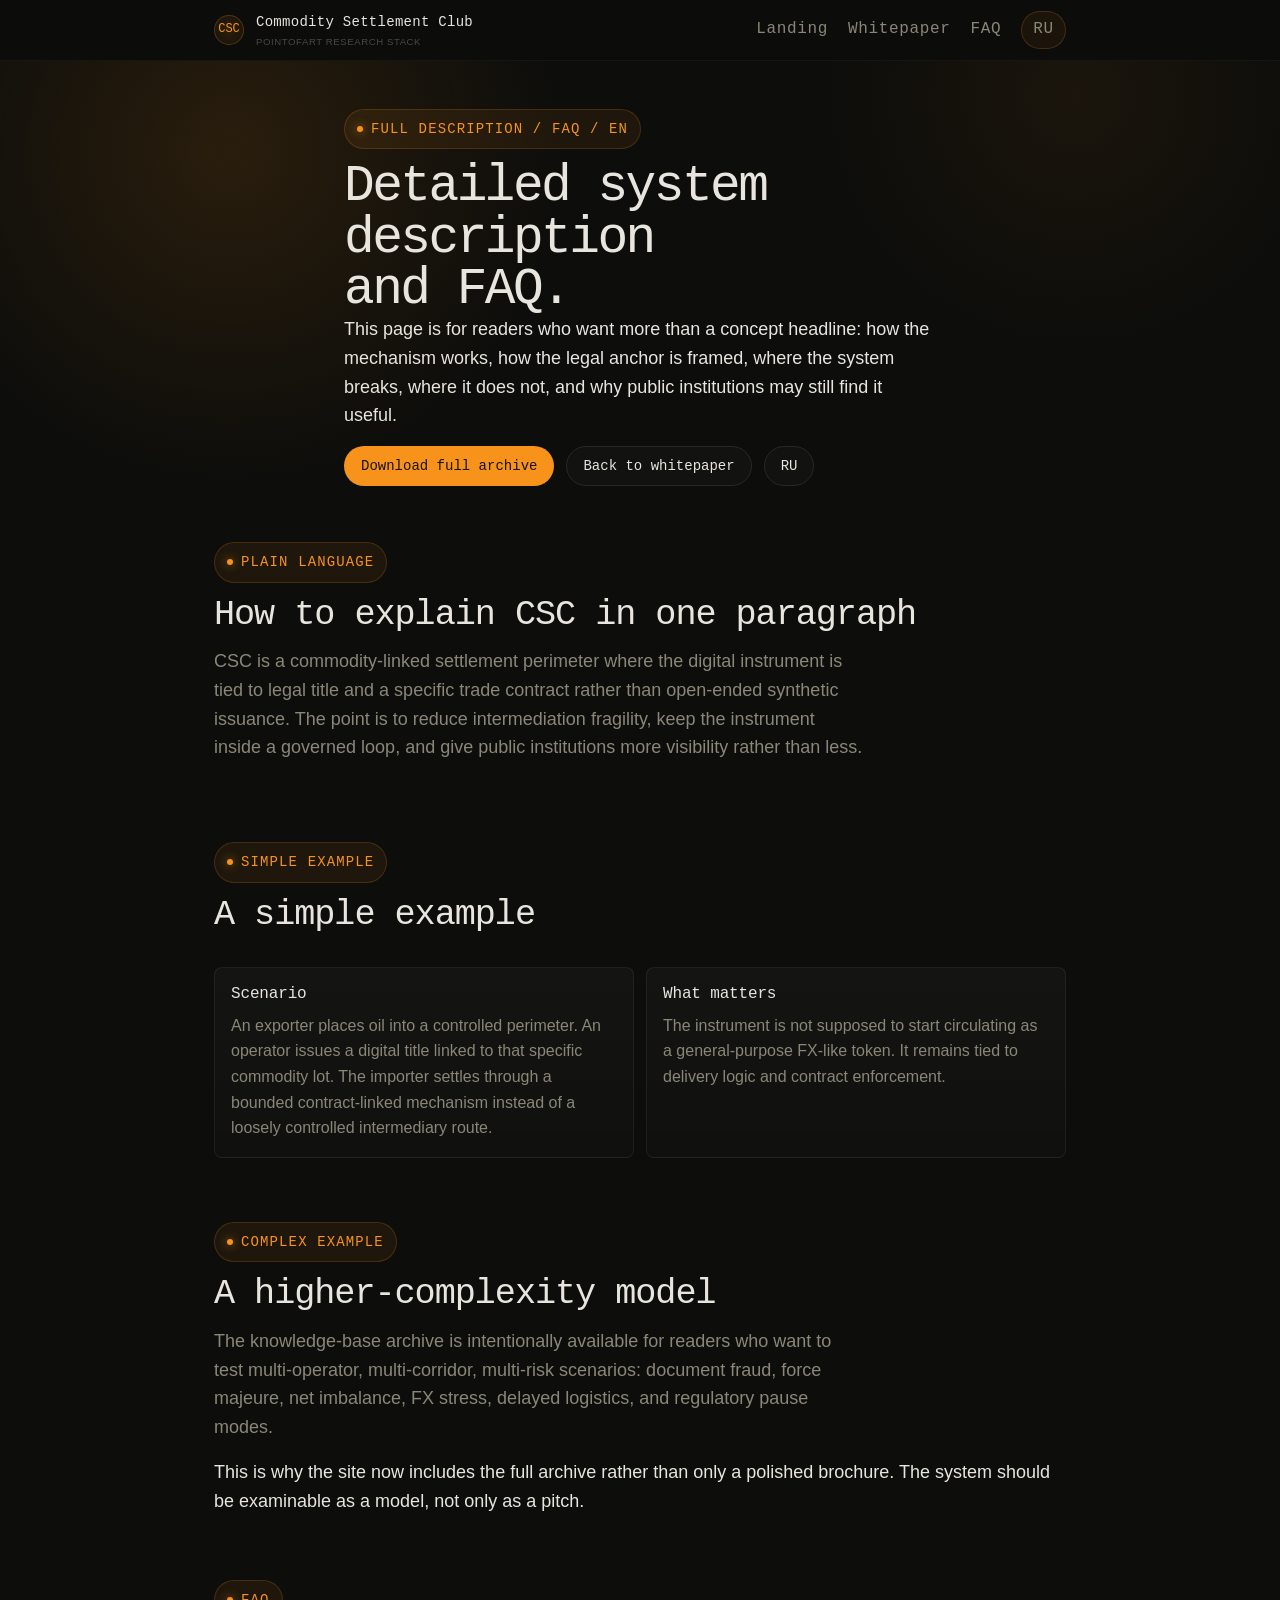
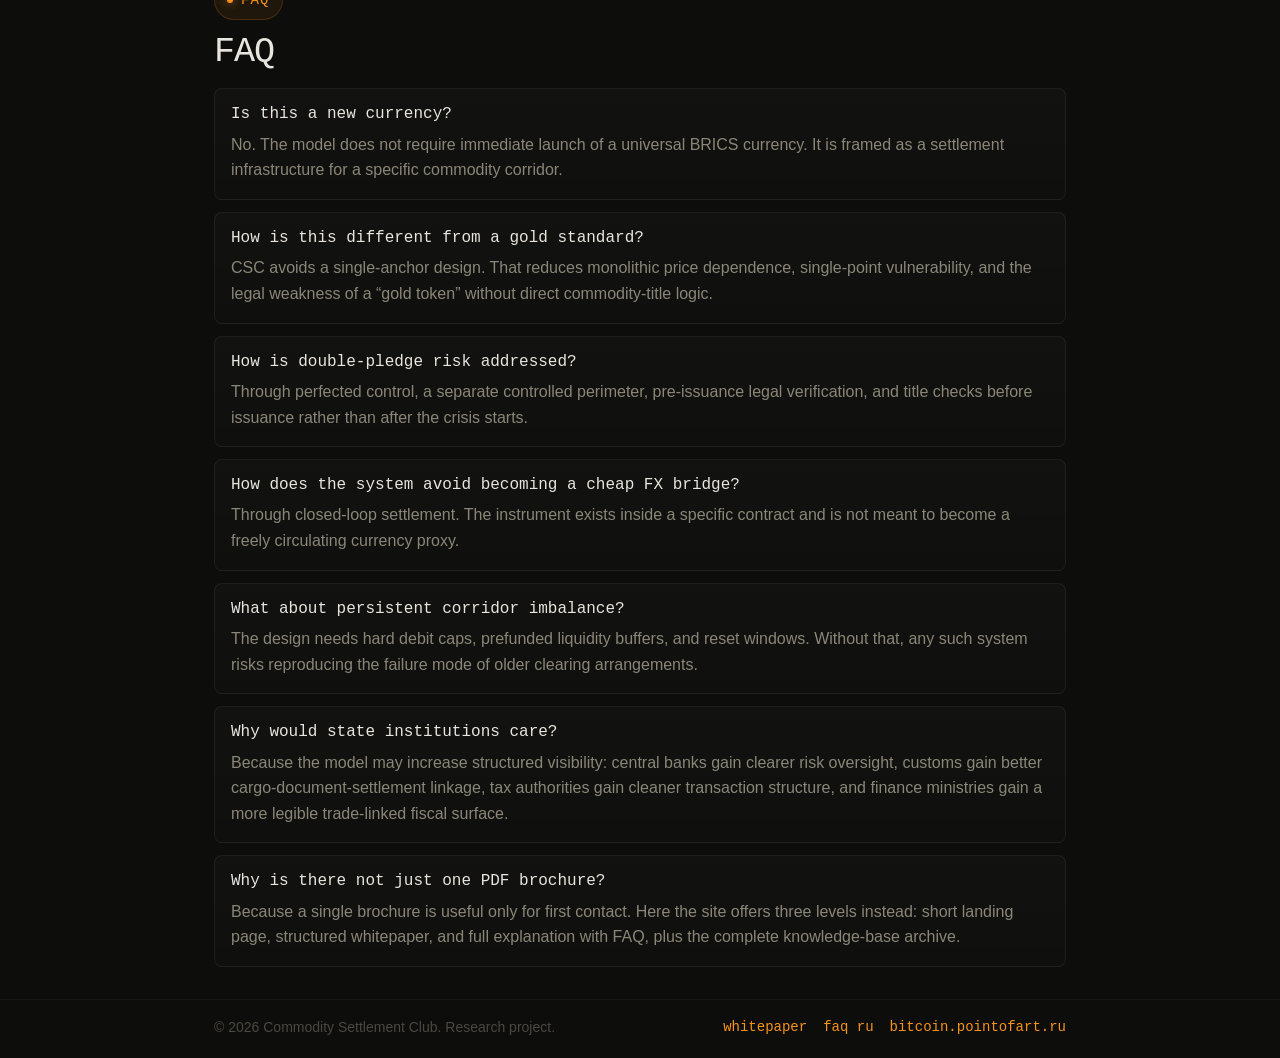
==== faq-en.html @ f9d57676 "Initial commit: CSC project v3.3 — 2026-03-31 Commodity Settlement Club — расчётная инфраструктура д" ====
<!DOCTYPE html>
<html lang="en" >
<head>
<meta charset="UTF-8">
<meta name="viewport" content="width=device-width, initial-scale=1.0"><link rel="stylesheet" href="site.css">
<title>Commodity Settlement Club — Full Description and FAQ</title>
<meta name="description" content="Detailed English explanation of the Commodity Settlement Club model with examples, FAQ, and public-institution value.">
<meta property="og:title" content="Commodity Settlement Club — Full Description and FAQ">
<meta property="og:description" content="Detailed English explanation of the Commodity Settlement Club model with examples, FAQ, and public-institution value.">
<meta property="og:type" content="website">
</head>
<body>
  <header class="site-header">
    <div class="header-inner">
      <a class="brand" href="index-en.html" aria-label="Commodity Settlement Club">
        <span class="brand-mark">CSC</span>
        <span class="brand-copy">
          <strong>Commodity Settlement Club</strong>
          <span>pointofart research stack</span>
        </span>
      </a>
      <nav class="nav" aria-label="Navigation">
        <a href="index-en.html">Landing</a>
<a href="whitepaper-en.html">Whitepaper</a>
<a href="faq-en.html">FAQ</a>
<a href="index.html" class="nav-cta">RU</a>
      </nav>
    </div>
  </header>
  <main>
    <section class="page-hero">
      <div class="container narrow fade-in visible">
        <span class="eyebrow">full description / faq / en</span>
        <h1>Detailed system description and FAQ.</h1>
        <p>This page is for readers who want more than a concept headline: how the mechanism works, how the legal anchor is framed, where the system breaks, where it does not, and why public institutions may still find it useful.</p>
        <div class="hero-actions">
          <a class="btn btn-primary" href="CTB-Knowledge-Base-archive.zip" download>Download full archive</a>
          <a class="btn btn-secondary" href="whitepaper-en.html">Back to whitepaper</a>
          <a class="btn btn-secondary" href="faq.html">RU</a>
        </div>
      </div>
    </section>

<section class="section">
  <div class="container fade-in">
    <span class="eyebrow">plain language</span>
    <h2 class="section-title">How to explain CSC in one paragraph</h2>
    <p class="section-copy">CSC is a commodity-linked settlement perimeter where the digital instrument is tied to legal title and a specific trade contract rather than open-ended synthetic issuance. The point is to reduce intermediation fragility, keep the instrument inside a governed loop, and give public institutions more visibility rather than less.</p>
  </div>
</section>

<section class="section">
  <div class="container fade-in">
    <span class="eyebrow">simple example</span>
    <h2 class="section-title">A simple example</h2>
    <div class="grid-2" style="margin-top:2rem;">
      <article class="card"><h3>Scenario</h3><p>An exporter places oil into a controlled perimeter. An operator issues a digital title linked to that specific commodity lot. The importer settles through a bounded contract-linked mechanism instead of a loosely controlled intermediary route.</p></article>
      <article class="card"><h3>What matters</h3><p>The instrument is not supposed to start circulating as a general-purpose FX-like token. It remains tied to delivery logic and contract enforcement.</p></article>
    </div>
  </div>
</section>

<section class="section">
  <div class="container fade-in">
    <span class="eyebrow">complex example</span>
    <h2 class="section-title">A higher-complexity model</h2>
    <p class="section-copy">The knowledge-base archive is intentionally available for readers who want to test multi-operator, multi-corridor, multi-risk scenarios: document fraud, force majeure, net imbalance, FX stress, delayed logistics, and regulatory pause modes.</p>
    <div class="quote-box"><p>This is why the site now includes the full archive rather than only a polished brochure. The system should be examinable as a model, not only as a pitch.</p></div>
  </div>
</section>

<section class="section">
  <div class="container fade-in">
    <span class="eyebrow">faq</span>
    <h2 class="section-title">FAQ</h2>
    <div class="faq-list">
      <article class="faq-item"><h3>Is this a new currency?</h3><p>No. The model does not require immediate launch of a universal BRICS currency. It is framed as a settlement infrastructure for a specific commodity corridor.</p></article>
      <article class="faq-item"><h3>How is this different from a gold standard?</h3><p>CSC avoids a single-anchor design. That reduces monolithic price dependence, single-point vulnerability, and the legal weakness of a “gold token” without direct commodity-title logic.</p></article>
      <article class="faq-item"><h3>How is double-pledge risk addressed?</h3><p>Through perfected control, a separate controlled perimeter, pre-issuance legal verification, and title checks before issuance rather than after the crisis starts.</p></article>
      <article class="faq-item"><h3>How does the system avoid becoming a cheap FX bridge?</h3><p>Through closed-loop settlement. The instrument exists inside a specific contract and is not meant to become a freely circulating currency proxy.</p></article>
      <article class="faq-item"><h3>What about persistent corridor imbalance?</h3><p>The design needs hard debit caps, prefunded liquidity buffers, and reset windows. Without that, any such system risks reproducing the failure mode of older clearing arrangements.</p></article>
      <article class="faq-item"><h3>Why would state institutions care?</h3><p>Because the model may increase structured visibility: central banks gain clearer risk oversight, customs gain better cargo-document-settlement linkage, tax authorities gain cleaner transaction structure, and finance ministries gain a more legible trade-linked fiscal surface.</p></article>
      <article class="faq-item"><h3>Why is there not just one PDF brochure?</h3><p>Because a single brochure is useful only for first contact. Here the site offers three levels instead: short landing page, structured whitepaper, and full explanation with FAQ, plus the complete knowledge-base archive.</p></article>
    </div>
  </div>
</section>
  </main>
  <footer class="site-footer">
    <div class="footer-inner">
      <span>© 2026 Commodity Settlement Club. Research project.</span>
      <span style="display:flex; gap:1rem; flex-wrap:wrap;">
        <a href="whitepaper-en.html">whitepaper</a><a href="faq.html">faq ru</a>
        <a href="https://bitcoin.pointofart.ru" target="_blank" rel="noopener noreferrer">bitcoin.pointofart.ru</a>
      </span>
    </div>
  </footer>
  <script>
const observer = new IntersectionObserver((entries) => {
  entries.forEach((entry) => {
    if (entry.isIntersecting) entry.target.classList.add('visible');
  });
}, { threshold: 0.14 });
document.querySelectorAll('.fade-in').forEach((el) => observer.observe(el));
document.querySelectorAll('a[href^="#"]').forEach((anchor) => {
  anchor.addEventListener('click', (event) => {
    const href = anchor.getAttribute('href');
    if (!href || href === '#') return;
    const target = document.querySelector(href);
    if (!target) return;
    event.preventDefault();
    target.scrollIntoView({ behavior: 'smooth', block: 'start' });
  });
});
</script>
</body>
</html>
---- site.css ----
/* ===== LOCAL FONTS ===== */
@font-face {
  font-family: 'JetBrains Mono';
  src: url('./fonts/JetBrainsMono-Light.woff2') format('woff2');
  font-weight: 300;
  font-style: normal;
  font-display: swap;
}
@font-face {
  font-family: 'JetBrains Mono';
  src: url('./fonts/JetBrainsMono-Regular.woff2') format('woff2');
  font-weight: 400;
  font-style: normal;
  font-display: swap;
}
@font-face {
  font-family: 'JetBrains Mono';
  src: url('./fonts/JetBrainsMono-Medium.woff2') format('woff2');
  font-weight: 500;
  font-style: normal;
  font-display: swap;
}

:root {
  --text-xs: clamp(0.75rem, 0.7rem + 0.25vw, 0.875rem);
  --text-sm: clamp(0.875rem, 0.8rem + 0.35vw, 1rem);
  --text-base: clamp(1rem, 0.95rem + 0.25vw, 1.125rem);
  --text-lg: clamp(1.125rem, 1rem + 0.75vw, 1.5rem);
  --text-xl: clamp(1.5rem, 1.2rem + 1.25vw, 2.25rem);
  --text-2xl: clamp(2rem, 1.2rem + 2.5vw, 3.5rem);
  --text-3xl: clamp(2.5rem, 1rem + 4vw, 5rem);
  --space-1: 0.25rem; --space-2: 0.5rem; --space-3: 0.75rem; --space-4: 1rem;
  --space-5: 1.25rem; --space-6: 1.5rem; --space-8: 2rem; --space-10: 2.5rem;
  --space-12: 3rem; --space-16: 4rem;
  --radius-sm: 0.25rem; --radius-md: 0.375rem; --radius-lg: 0.5rem; --radius-full: 9999px;
  --transition: 180ms cubic-bezier(0.16, 1, 0.3, 1);
  --font-display: 'JetBrains Mono', 'Courier New', monospace;
  --font-body: 'Inter', 'Helvetica Neue', sans-serif;
  --color-bg: #0d0d0b; --color-surface: #131310; --color-surface-2: #1a1916;
  --color-divider: #2a2824; --color-border: #333028;
  --color-text: #e8e5de; --color-text-muted: #8a8778; --color-text-faint: #4a4840;
  --color-primary: #F7931A; --color-primary-hover: #e07d0a; --color-primary-dim: rgba(247, 147, 26, 0.12);
  --color-success: #4CAF50; --color-success-dim: rgba(76, 175, 80, 0.12);
  --color-red: #c8685d; --color-red-dim: rgba(200, 104, 93, 0.12);
  --shadow-sm: 0 1px 2px rgba(0,0,0,0.4);
  --shadow-lg: 0 12px 40px rgba(0,0,0,0.6);
  --content: 900px; --content-narrow: 640px;
}
*, *::before, *::after { box-sizing: border-box; margin: 0; padding: 0; }
html { -webkit-font-smoothing: antialiased; scroll-behavior: smooth; scroll-padding-top: 4rem; }
body { min-height: 100dvh; line-height: 1.6; font-family: var(--font-body); font-size: var(--text-base); color: var(--color-text); background: var(--color-bg); overflow-x: hidden; }
img, svg { display: block; max-width: 100%; }
h1, h2, h3, h4 { text-wrap: balance; line-height: 1.15; }
a { color: inherit; text-decoration: none; }
p a, li a, td a { color: var(--color-primary); }
::selection { background: rgba(247,147,26,0.25); color: var(--color-text); }
:focus-visible { outline: 2px solid var(--color-primary); outline-offset: 3px; border-radius: var(--radius-sm); }
.container { max-width: var(--content); margin-inline: auto; padding-inline: 1.5rem; position: relative; z-index: 1; }
.container.narrow { max-width: var(--content-narrow); }

/* Header */
.site-header { position: sticky; top: 0; z-index: 20; background: rgba(13,13,11,0.88); backdrop-filter: blur(16px); border-bottom: 1px solid rgba(255,255,255,0.04); }
.header-inner { max-width: var(--content); margin-inline: auto; padding-inline: 1.5rem; min-height: 60px; display: flex; align-items: center; justify-content: space-between; gap: var(--space-5); }
.brand { display: inline-flex; align-items: center; gap: var(--space-3); }
.brand-mark { width: 30px; height: 30px; border-radius: 50%; display: grid; place-items: center; border: 1px solid rgba(247,147,26,0.25); color: var(--color-primary); background: radial-gradient(circle, rgba(247,147,26,0.14), rgba(247,147,26,0.04)); font-family: var(--font-display); font-size: 0.75rem; font-weight: 400; }
.brand-copy strong { display: block; font-family: var(--font-display); font-size: var(--text-xs); font-weight: 400; letter-spacing: 0.02em; }
.brand-copy span { display: block; font-size: 0.6rem; color: var(--color-text-faint); letter-spacing: 0.06em; text-transform: uppercase; }
.nav { display: flex; align-items: center; gap: var(--space-5); flex-wrap: wrap; }
.nav a { font-family: var(--font-display); font-size: var(--text-sm); color: var(--color-text-muted); letter-spacing: 0.04em; transition: color var(--transition); }
.nav a:hover { color: var(--color-text); }
.lang-toggle { padding: 0.3rem 0.7rem; border: 1px solid rgba(247,147,26,0.2); border-radius: var(--radius-full); color: var(--color-primary); font-family: var(--font-display); font-size: var(--text-xs); background: rgba(247,147,26,0.06); cursor: pointer; transition: background var(--transition); }
.lang-toggle:hover { background: rgba(247,147,26,0.12); }
.nav-cta { padding: 0.3rem 0.7rem; border: 1px solid rgba(247,147,26,0.2); border-radius: var(--radius-full); color: var(--color-primary); font-family: var(--font-display); font-size: var(--text-xs); background: rgba(247,147,26,0.06); cursor: pointer; transition: background var(--transition); }
.nav-cta:hover { background: rgba(247,147,26,0.12); }

/* Hero */
.page-hero { padding: clamp(var(--space-8), 5vw, var(--space-12)) 0 var(--space-6); position: relative; overflow: hidden; }
.page-hero::before { content: ''; position: absolute; inset: 0; background: radial-gradient(circle at 18% 20%, rgba(247,147,26,0.12), transparent 30%), radial-gradient(circle at 84% 8%, rgba(247,147,26,0.06), transparent 22%); pointer-events: none; }
.page-hero h1 { font-family: var(--font-display); font-size: var(--text-2xl); line-height: 1; letter-spacing: -0.05em; max-width: 18ch; font-weight: 400; }
.page-hero .subtitle { max-width: 55ch; margin-top: var(--space-3); color: var(--color-text-muted); font-size: var(--text-base); }
.eyebrow { display: inline-flex; align-items: center; gap: var(--space-2); font-family: var(--font-display); font-size: var(--text-xs); letter-spacing: 0.08em; text-transform: uppercase; color: var(--color-primary); padding: var(--space-2) var(--space-3); border-radius: var(--radius-full); border: 1px solid rgba(247,147,26,0.18); background: rgba(247,147,26,0.08); margin-bottom: var(--space-3); }
.eyebrow::before { content: ''; width: 6px; height: 6px; border-radius: 50%; background: var(--color-primary); box-shadow: 0 0 10px rgba(247,147,26,0.7); }

/* Section */
.section { padding: clamp(var(--space-6), 3.5vw, var(--space-8)) 0; }
.section-title { font-family: var(--font-display); font-size: var(--text-xl); line-height: 1.15; letter-spacing: -0.03em; font-weight: 400; margin-bottom: var(--space-3); }
.section-copy { color: var(--color-text-muted); font-size: var(--text-base); max-width: 65ch; margin-bottom: var(--space-4); }

/* Stat grid */
.stat-grid { display: grid; grid-template-columns: repeat(4, 1fr); gap: 1px; background: var(--color-divider); border-radius: 0.5rem; overflow: hidden; margin-top: var(--space-4); }
.stat { padding: var(--space-4); background: var(--color-surface); }
.stat strong { display: block; font-family: var(--font-display); font-size: var(--text-xl); color: var(--color-primary); letter-spacing: -0.04em; font-weight: 400; }
.stat.green strong { color: var(--color-success); }
.stat span { display: block; margin-top: var(--space-1); color: var(--color-text-muted); font-size: var(--text-xs); }

/* Cards */
.grid-2, .grid-3 { display: grid; gap: var(--space-3); }
.grid-2 { grid-template-columns: repeat(2, 1fr); }
.grid-3 { grid-template-columns: repeat(3, 1fr); }
.card { background: linear-gradient(180deg, rgba(255,255,255,0.03), rgba(255,255,255,0.015)); border: 1px solid rgba(255,255,255,0.06); border-radius: 0.5rem; padding: var(--space-4); }
.card h3 { font-family: var(--font-display); font-size: var(--text-sm); line-height: 1.3; margin-bottom: var(--space-2); font-weight: 400; letter-spacing: -0.01em; }
.card p, .card li { color: var(--color-text-muted); font-size: var(--text-sm); }
.card ul { list-style: none; display: grid; gap: var(--space-1); }
.card li::before { content: '\2192'; color: var(--color-primary); margin-right: 0.4rem; font-family: var(--font-display); }
.card-green { border-color: rgba(76,175,80,0.15); background: var(--color-success-dim); }
.card-green h3 { color: var(--color-success); }
.card-red { border-color: rgba(200,104,93,0.15); background: var(--color-red-dim); }
.card-red h3 { color: var(--color-red); }

/* Table */
.table-wrap { overflow-x: auto; margin-top: var(--space-4); }
table { width: 100%; border-collapse: collapse; border-radius: 0.5rem; overflow: hidden; border: 1px solid rgba(255,255,255,0.06); background: rgba(255,255,255,0.015); }
th, td { padding: 0.6rem 0.8rem; text-align: left; font-size: var(--text-sm); border-bottom: 1px solid rgba(255,255,255,0.04); vertical-align: top; }
th { font-family: var(--font-display); font-weight: 400; color: var(--color-text-muted); background: rgba(255,255,255,0.02); font-size: var(--text-xs); text-transform: uppercase; letter-spacing: 0.06em; }
td { color: var(--color-text-muted); }
tr.highlight td { background: rgba(247,147,26,0.08); color: var(--color-text); }
td.check { color: var(--color-success); font-family: var(--font-display); }
td.cross { color: var(--color-red); font-family: var(--font-display); }
td.partial { color: var(--color-primary); font-family: var(--font-display); }

/* Pilot section */
.pilot-grid { display: grid; grid-template-columns: repeat(5, 1fr); gap: 1px; background: var(--color-divider); border-radius: 0.5rem; overflow: hidden; margin-top: var(--space-4); }
.pilot-item { padding: var(--space-4); background: var(--color-surface); text-align: center; }
.pilot-item strong { display: block; font-family: var(--font-display); font-size: var(--text-xs); text-transform: uppercase; letter-spacing: 0.06em; color: var(--color-text-muted); margin-bottom: var(--space-2); font-weight: 400; }
.pilot-item span { font-family: var(--font-display); font-size: var(--text-lg); color: var(--color-primary); font-weight: 400; }
.pilot-item small { display: block; font-size: 0.7rem; color: var(--color-text-faint); margin-top: var(--space-1); }

/* FAQ */
.faq-list { display: grid; gap: var(--space-3); margin-top: var(--space-4); }
.faq-item { border-radius: 0.5rem; border: 1px solid rgba(255,255,255,0.06); background: linear-gradient(180deg, rgba(255,255,255,0.025), rgba(255,255,255,0.012)); padding: var(--space-4); }
.faq-item h3 { font-family: var(--font-display); font-size: var(--text-sm); margin-bottom: var(--space-2); font-weight: 400; }
.faq-item p { color: var(--color-text-muted); font-size: var(--text-sm); }
.faq-item p + p { margin-top: var(--space-2); }

/* Documents section */
.doc-grid { display: grid; grid-template-columns: repeat(3, 1fr); gap: var(--space-3); margin-top: var(--space-4); }
.doc-card { display: flex; flex-direction: column; gap: var(--space-2); padding: var(--space-4); border-radius: 0.5rem; border: 1px solid rgba(255,255,255,0.06); background: linear-gradient(180deg, rgba(255,255,255,0.025), rgba(255,255,255,0.012)); transition: border-color var(--transition), box-shadow var(--transition); }
.doc-card:hover { border-color: rgba(247,147,26,0.2); }
.doc-card .doc-label { font-family: var(--font-display); font-size: var(--text-xs); color: var(--color-primary); text-transform: uppercase; letter-spacing: 0.06em; font-weight: 400; }
.doc-card .doc-title { font-family: var(--font-display); font-size: var(--text-sm); font-weight: 400; }
.doc-card .doc-desc { font-size: var(--text-sm); color: var(--color-text-muted); }

/* Download card — mainnet-badge style */
.doc-card--dl { border-color: rgba(74,222,128,0.2); background: linear-gradient(180deg, rgba(74,222,128,0.05), rgba(74,222,128,0.02)); }
.doc-card--dl:hover { border-color: rgba(74,222,128,0.4); box-shadow: 0 0 24px rgba(74,222,128,0.08); }
.doc-card--dl .doc-label { display: inline-flex; align-items: center; gap: 0.4rem; background: rgba(74,222,128,0.1); border: 1px solid rgba(74,222,128,0.28); color: #4ade80; border-radius: var(--radius-full); padding: 0.15rem 0.6rem; align-self: flex-start; }
.doc-card--dl .doc-label::before { content: ''; width: 6px; height: 6px; border-radius: 50%; background: #4ade80; box-shadow: 0 0 8px rgba(74,222,128,0.8); animation: pulse-green 2s ease-in-out infinite; flex-shrink: 0; }
.doc-card--dl .doc-title { color: #4ade80; }
@keyframes pulse-green { 0%, 100% { opacity: 1; box-shadow: 0 0 8px rgba(74,222,128,0.8); } 50% { opacity: 0.55; box-shadow: 0 0 3px rgba(74,222,128,0.3); } }

/* Buttons */
.hero-actions { display: flex; gap: var(--space-3); flex-wrap: wrap; margin-top: var(--space-4); }
.btn { display: inline-flex; align-items: center; gap: var(--space-2); min-height: 40px; padding: 0 1rem; border-radius: var(--radius-full); font-family: var(--font-display); font-size: var(--text-xs); border: 1px solid transparent; font-weight: 400; transition: transform var(--transition), background var(--transition), border-color var(--transition); cursor: pointer; }
.btn:hover { transform: translateY(-1px); }
.btn-primary { background: var(--color-primary); color: #18120a; }
.btn-primary:hover { background: var(--color-primary-hover); }
.btn-secondary { background: rgba(255,255,255,0.02); color: var(--color-text); border-color: var(--color-divider); }
.btn-secondary:hover { border-color: rgba(247,147,26,0.2); background: rgba(247,147,26,0.06); }
.btn-dl { background: rgba(74,222,128,0.08); color: #4ade80; border-color: rgba(74,222,128,0.28); }
.btn-dl::before { content: '↓'; font-family: var(--font-display); }
.btn-dl:hover { background: rgba(74,222,128,0.14); border-color: rgba(74,222,128,0.5); box-shadow: 0 0 14px rgba(74,222,128,0.15); }

/* Footer */
.site-footer { border-top: 1px solid rgba(255,255,255,0.04); padding: var(--space-4) 0 var(--space-5); color: var(--color-text-faint); font-size: var(--text-xs); }
.footer-inner { max-width: var(--content); margin-inline: auto; padding-inline: 1.5rem; display: flex; justify-content: space-between; align-items: center; gap: var(--space-4); flex-wrap: wrap; }
.footer-inner a { color: var(--color-primary); font-family: var(--font-display); }

/* Divider */
.divider { border: none; border-top: 1px solid var(--color-divider); margin: 0; }

/* Fade animation */
.fade-in { opacity: 0; transform: translateY(16px); transition: opacity 500ms ease, transform 500ms ease; }
.fade-in.visible { opacity: 1; transform: translateY(0); }

/* Blockquote */
blockquote { margin-top: var(--space-4); padding: var(--space-3) var(--space-4); border-left: 2px solid var(--color-primary); background: rgba(247,147,26,0.04); border-radius: 0 0.4rem 0.4rem 0; }
blockquote p { color: var(--color-text); font-size: var(--text-sm); }

/* Overview prose */
.overview-section { margin-top: var(--space-5); }
.overview-section h3 { font-family: var(--font-display); font-size: var(--text-base); font-weight: 400; margin-bottom: var(--space-2); letter-spacing: -0.02em; color: var(--color-text); }
.overview-section p, .overview-section li { color: var(--color-text-muted); font-size: var(--text-sm); line-height: 1.65; }
.overview-section ul { list-style: none; display: grid; gap: var(--space-2); margin-top: var(--space-2); }
.overview-section li::before { content: '\2192'; color: var(--color-primary); margin-right: 0.4rem; font-family: var(--font-display); }
.overview-section p + p { margin-top: var(--space-3); }
.overview-section .key-point { padding: var(--space-3) var(--space-4); border-left: 2px solid var(--color-primary); background: rgba(247,147,26,0.04); border-radius: 0 0.4rem 0.4rem 0; margin-top: var(--space-3); }
.overview-section .key-point p { color: var(--color-text); }

/* Responsive */
@media (max-width: 980px) {
  .grid-2, .grid-3, .doc-grid { grid-template-columns: 1fr; }
  .stat-grid, .pilot-grid { grid-template-columns: 1fr 1fr; }
  .nav-links-wrap { display: none; }
}
@media (max-width: 640px) {
  .stat-grid, .pilot-grid { grid-template-columns: 1fr; }
  .section { padding: var(--space-5) 0; }
  .card, .faq-item { padding: var(--space-3); }
}
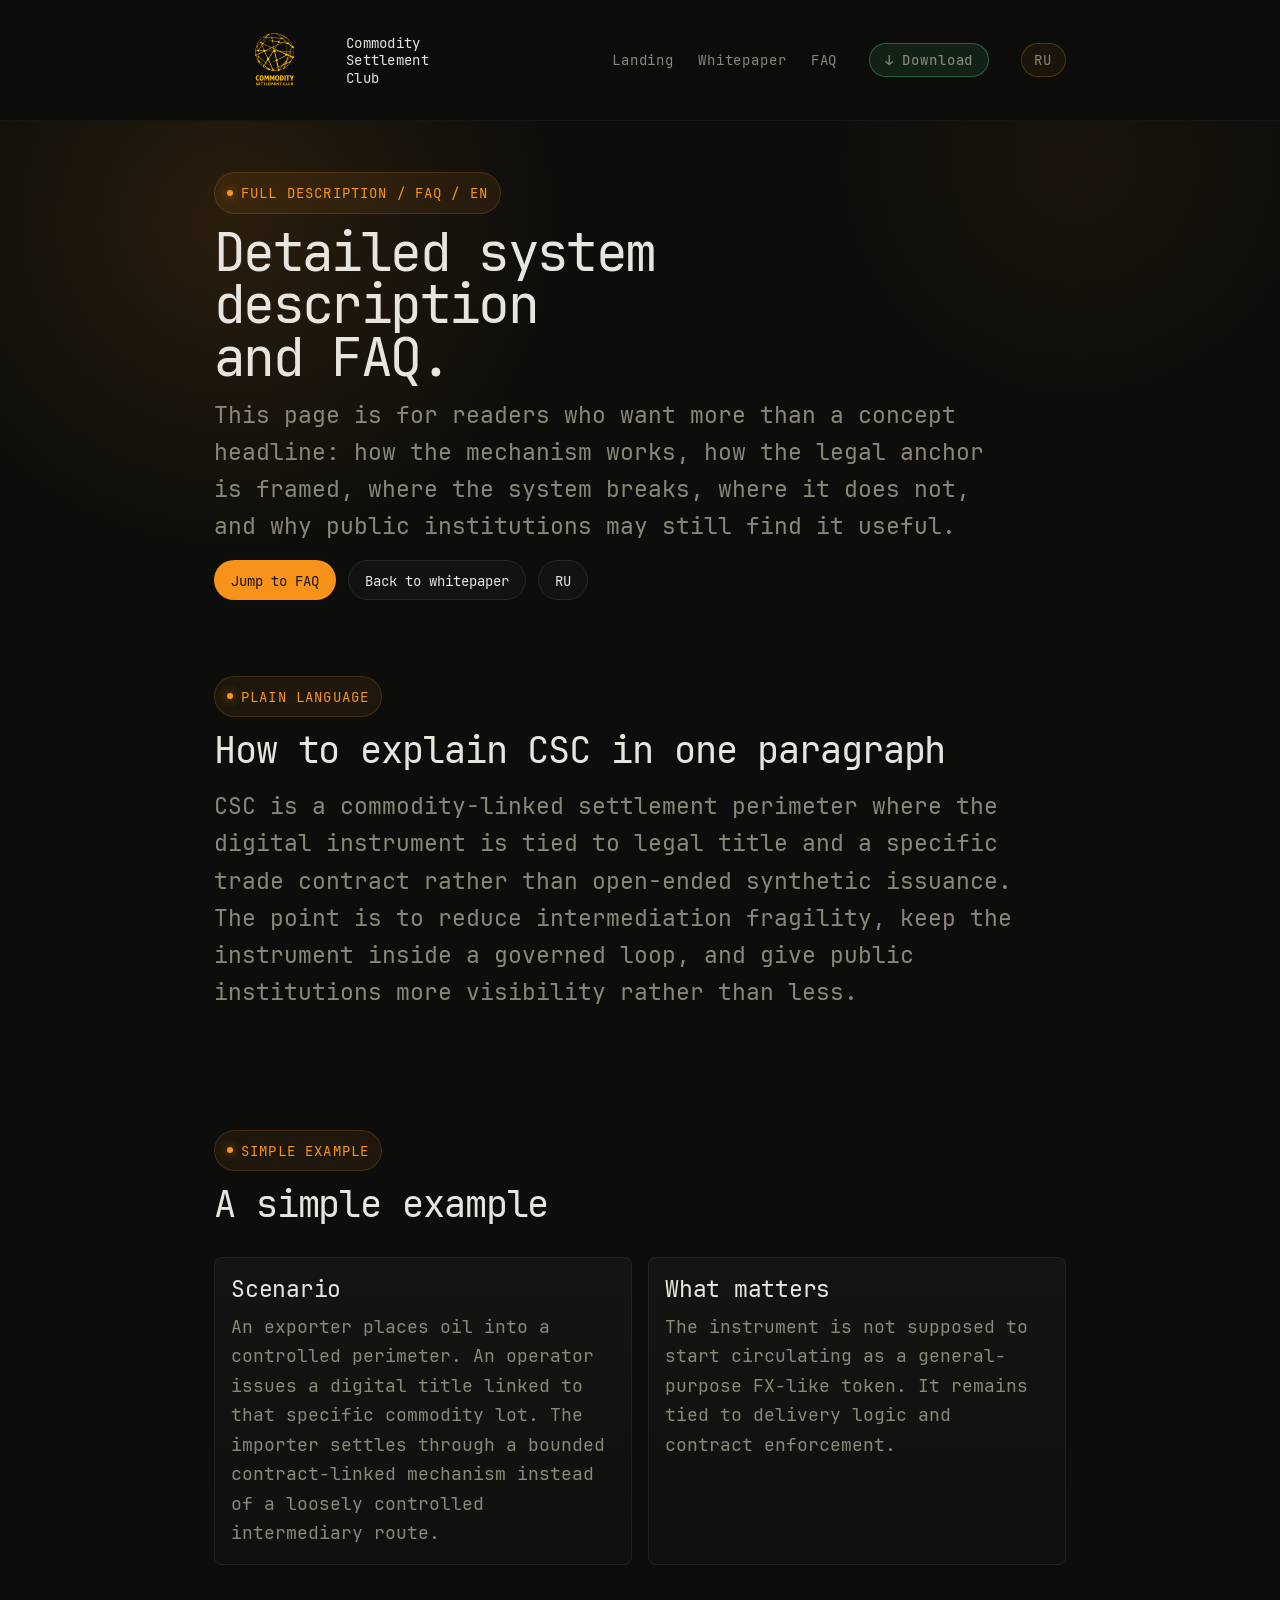
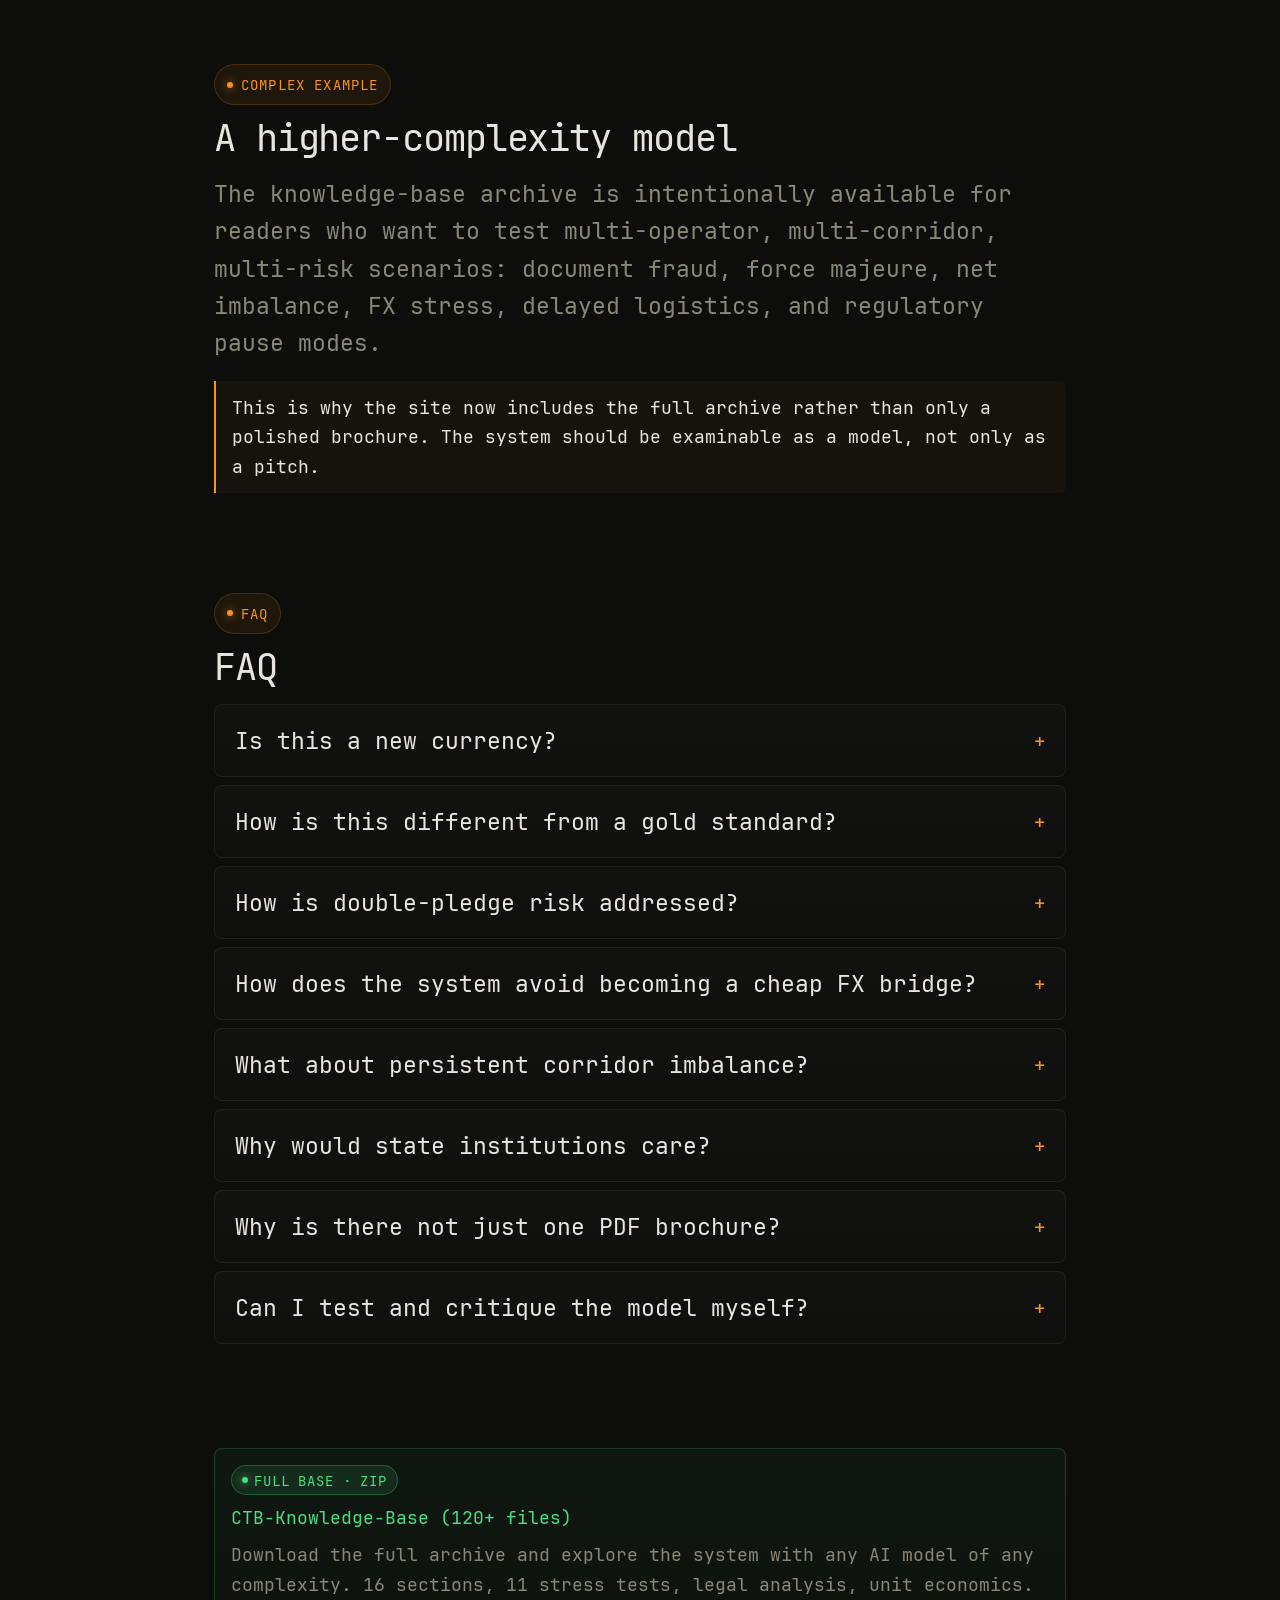
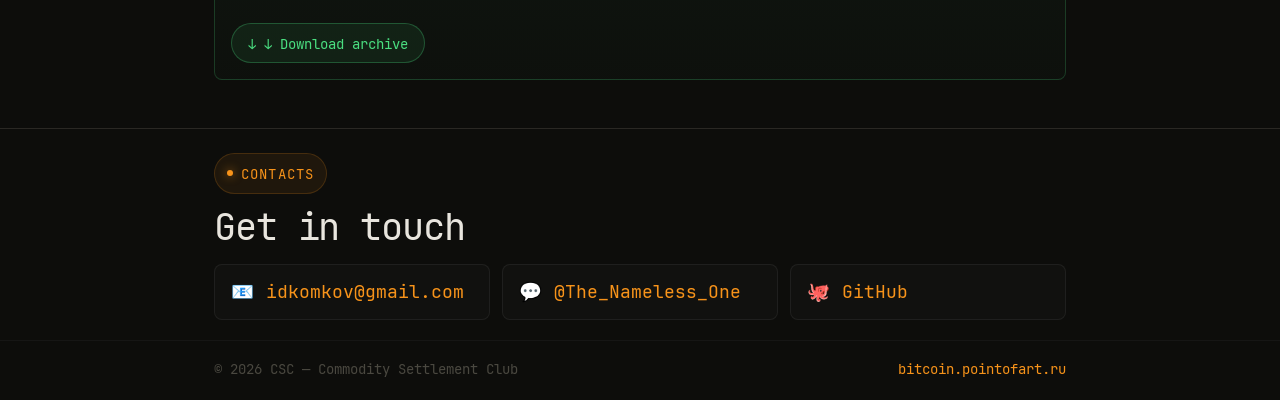
==== commit 3a3a4cc9: "Site redesign: logos, fonts, wider content, EN/RU, contacts, analytics, accordions - Added LOGO.png " ====
--- a/faq-en.html
+++ b/faq-en.html
@@ -1,8 +1,10 @@
 <!DOCTYPE html>
-<html lang="en" >
+<html lang="en">
 <head>
 <meta charset="UTF-8">
-<meta name="viewport" content="width=device-width, initial-scale=1.0"><link rel="stylesheet" href="site.css">
+<meta name="viewport" content="width=device-width, initial-scale=1.0">
+<link rel="stylesheet" href="site.css">
+<script defer data-domain="pointofart.ru" src="https://plausible.io/js/script.tagged-events.js"></script>
 <title>Commodity Settlement Club — Full Description and FAQ</title>
 <meta name="description" content="Detailed English explanation of the Commodity Settlement Club model with examples, FAQ, and public-institution value.">
 <meta property="og:title" content="Commodity Settlement Club — Full Description and FAQ">
@@ -10,107 +12,243 @@
 <meta property="og:type" content="website">
 </head>
 <body>
-  <header class="site-header">
-    <div class="header-inner">
-      <a class="brand" href="index-en.html" aria-label="Commodity Settlement Club">
-        <span class="brand-mark">CSC</span>
-        <span class="brand-copy">
-          <strong>Commodity Settlement Club</strong>
-          <span>pointofart research stack</span>
-        </span>
-      </a>
-      <nav class="nav" aria-label="Navigation">
-        <a href="index-en.html">Landing</a>
-<a href="whitepaper-en.html">Whitepaper</a>
-<a href="faq-en.html">FAQ</a>
-<a href="index.html" class="nav-cta">RU</a>
-      </nav>
-    </div>
-  </header>
-  <main>
-    <section class="page-hero">
-      <div class="container narrow fade-in visible">
-        <span class="eyebrow">full description / faq / en</span>
-        <h1>Detailed system description and FAQ.</h1>
-        <p>This page is for readers who want more than a concept headline: how the mechanism works, how the legal anchor is framed, where the system breaks, where it does not, and why public institutions may still find it useful.</p>
-        <div class="hero-actions">
-          <a class="btn btn-primary" href="CTB-Knowledge-Base-archive.zip" download>Download full archive</a>
-          <a class="btn btn-secondary" href="whitepaper-en.html">Back to whitepaper</a>
-          <a class="btn btn-secondary" href="faq.html">RU</a>
-        </div>
-      </div>
-    </section>
-
-<section class="section">
-  <div class="container fade-in">
-    <span class="eyebrow">plain language</span>
-    <h2 class="section-title">How to explain CSC in one paragraph</h2>
-    <p class="section-copy">CSC is a commodity-linked settlement perimeter where the digital instrument is tied to legal title and a specific trade contract rather than open-ended synthetic issuance. The point is to reduce intermediation fragility, keep the instrument inside a governed loop, and give public institutions more visibility rather than less.</p>
-  </div>
-</section>
-
-<section class="section">
-  <div class="container fade-in">
-    <span class="eyebrow">simple example</span>
-    <h2 class="section-title">A simple example</h2>
-    <div class="grid-2" style="margin-top:2rem;">
-      <article class="card"><h3>Scenario</h3><p>An exporter places oil into a controlled perimeter. An operator issues a digital title linked to that specific commodity lot. The importer settles through a bounded contract-linked mechanism instead of a loosely controlled intermediary route.</p></article>
-      <article class="card"><h3>What matters</h3><p>The instrument is not supposed to start circulating as a general-purpose FX-like token. It remains tied to delivery logic and contract enforcement.</p></article>
-    </div>
-  </div>
-</section>
-
-<section class="section">
-  <div class="container fade-in">
-    <span class="eyebrow">complex example</span>
-    <h2 class="section-title">A higher-complexity model</h2>
-    <p class="section-copy">The knowledge-base archive is intentionally available for readers who want to test multi-operator, multi-corridor, multi-risk scenarios: document fraud, force majeure, net imbalance, FX stress, delayed logistics, and regulatory pause modes.</p>
-    <div class="quote-box"><p>This is why the site now includes the full archive rather than only a polished brochure. The system should be examinable as a model, not only as a pitch.</p></div>
-  </div>
-</section>
-
-<section class="section">
-  <div class="container fade-in">
-    <span class="eyebrow">faq</span>
-    <h2 class="section-title">FAQ</h2>
-    <div class="faq-list">
-      <article class="faq-item"><h3>Is this a new currency?</h3><p>No. The model does not require immediate launch of a universal BRICS currency. It is framed as a settlement infrastructure for a specific commodity corridor.</p></article>
-      <article class="faq-item"><h3>How is this different from a gold standard?</h3><p>CSC avoids a single-anchor design. That reduces monolithic price dependence, single-point vulnerability, and the legal weakness of a “gold token” without direct commodity-title logic.</p></article>
-      <article class="faq-item"><h3>How is double-pledge risk addressed?</h3><p>Through perfected control, a separate controlled perimeter, pre-issuance legal verification, and title checks before issuance rather than after the crisis starts.</p></article>
-      <article class="faq-item"><h3>How does the system avoid becoming a cheap FX bridge?</h3><p>Through closed-loop settlement. The instrument exists inside a specific contract and is not meant to become a freely circulating currency proxy.</p></article>
-      <article class="faq-item"><h3>What about persistent corridor imbalance?</h3><p>The design needs hard debit caps, prefunded liquidity buffers, and reset windows. Without that, any such system risks reproducing the failure mode of older clearing arrangements.</p></article>
-      <article class="faq-item"><h3>Why would state institutions care?</h3><p>Because the model may increase structured visibility: central banks gain clearer risk oversight, customs gain better cargo-document-settlement linkage, tax authorities gain cleaner transaction structure, and finance ministries gain a more legible trade-linked fiscal surface.</p></article>
-      <article class="faq-item"><h3>Why is there not just one PDF brochure?</h3><p>Because a single brochure is useful only for first contact. Here the site offers three levels instead: short landing page, structured whitepaper, and full explanation with FAQ, plus the complete knowledge-base archive.</p></article>
-    </div>
-  </div>
-</section>
-  </main>
-  <footer class="site-footer">
-    <div class="footer-inner">
-      <span>© 2026 Commodity Settlement Club. Research project.</span>
-      <span style="display:flex; gap:1rem; flex-wrap:wrap;">
-        <a href="whitepaper-en.html">whitepaper</a><a href="faq.html">faq ru</a>
-        <a href="https://bitcoin.pointofart.ru" target="_blank" rel="noopener noreferrer">bitcoin.pointofart.ru</a>
-      </span>
-    </div>
-  </footer>
-  <script>
-const observer = new IntersectionObserver((entries) => {
-  entries.forEach((entry) => {
-    if (entry.isIntersecting) entry.target.classList.add('visible');
-  });
-}, { threshold: 0.14 });
-document.querySelectorAll('.fade-in').forEach((el) => observer.observe(el));
-document.querySelectorAll('a[href^="#"]').forEach((anchor) => {
-  anchor.addEventListener('click', (event) => {
-    const href = anchor.getAttribute('href');
-    if (!href || href === '#') return;
-    const target = document.querySelector(href);
-    if (!target) return;
-    event.preventDefault();
-    target.scrollIntoView({ behavior: 'smooth', block: 'start' });
+
+<header class="site-header">
+<div class="header-inner">
+  <a class="brand" href="index-en.html" aria-label="Commodity Settlement Club">
+    <img src="LOGO.png" alt="CSC" class="brand-mark">
+    <span class="brand-copy">
+      <strong>Commodity<br>Settlement<br>Club</strong>
+      
+    </span>
+  </a>
+  <nav class="nav" aria-label="Navigation">
+    <div class="nav-links-wrap">
+      <a href="index-en.html">Landing</a>
+      <a href="whitepaper-en.html">Whitepaper</a>
+      <a href="faq-en.html">FAQ</a>
+    </div>
+    <a href="CTB-Knowledge-Base-archive.zip" class="nav-cta" download>↓ Download</a>
+    <a href="faq.html" class="lang-toggle">RU</a>
+  </nav>
+</div>
+</header>
+
+<main>
+
+<section class="page-hero">
+<div class="container fade-in visible">
+  <span class="eyebrow">full description / faq / en</span>
+  <h1>Detailed system description and FAQ.</h1>
+  <p class="subtitle">This page is for readers who want more than a concept headline: how the mechanism works, how the legal anchor is framed, where the system breaks, where it does not, and why public institutions may still find it useful.</p>
+  <div class="hero-actions">
+    <a class="btn btn-primary" href="#faq">Jump to FAQ</a>
+    <a class="btn btn-secondary" href="whitepaper-en.html">Back to whitepaper</a>
+    <a class="btn btn-secondary" href="faq.html">RU</a>
+  </div>
+</div>
+</section>
+
+<!-- ===== PLAIN LANGUAGE ===== -->
+<section class="section">
+<div class="container fade-in">
+  <span class="eyebrow">plain language</span>
+  <h2 class="section-title">How to explain CSC in one paragraph</h2>
+  <p class="section-copy">CSC is a commodity-linked settlement perimeter where the digital instrument is tied to legal title and a specific trade contract rather than open-ended synthetic issuance. The point is to reduce intermediation fragility, keep the instrument inside a governed loop, and give public institutions more visibility rather than less.</p>
+</div>
+</section>
+
+<!-- ===== SIMPLE EXAMPLE ===== -->
+<section class="section">
+<div class="container fade-in">
+  <span class="eyebrow">simple example</span>
+  <h2 class="section-title">A simple example</h2>
+  <div class="grid-2" style="margin-top:2rem;">
+    <article class="card"><h3>Scenario</h3><p>An exporter places oil into a controlled perimeter. An operator issues a digital title linked to that specific commodity lot. The importer settles through a bounded contract-linked mechanism instead of a loosely controlled intermediary route.</p></article>
+    <article class="card"><h3>What matters</h3><p>The instrument is not supposed to start circulating as a general-purpose FX-like token. It remains tied to delivery logic and contract enforcement.</p></article>
+  </div>
+</div>
+</section>
+
+<!-- ===== COMPLEX EXAMPLE ===== -->
+<section class="section">
+<div class="container fade-in">
+  <span class="eyebrow">complex example</span>
+  <h2 class="section-title">A higher-complexity model</h2>
+  <p class="section-copy">The knowledge-base archive is intentionally available for readers who want to test multi-operator, multi-corridor, multi-risk scenarios: document fraud, force majeure, net imbalance, FX stress, delayed logistics, and regulatory pause modes.</p>
+  <div class="quote-box"><p>This is why the site now includes the full archive rather than only a polished brochure. The system should be examinable as a model, not only as a pitch.</p></div>
+</div>
+</section>
+
+<!-- ===== FAQ ACCORDIONS ===== -->
+<section class="section" id="faq">
+<div class="container fade-in">
+  <span class="eyebrow">faq</span>
+  <h2 class="section-title">FAQ</h2>
+
+  <div class="faq-accordions">
+    <div class="accordion">
+      <button class="accordion-header" aria-expanded="false">
+        <span>Is this a new currency?</span>
+        <span class="accordion-icon">+</span>
+      </button>
+      <div class="accordion-body">
+        <div class="accordion-body-inner">
+          <p>No. The model does not require immediate launch of a universal BRICS currency. It is framed as a settlement infrastructure for a specific commodity corridor.</p>
+        </div>
+      </div>
+    </div>
+
+    <div class="accordion">
+      <button class="accordion-header" aria-expanded="false">
+        <span>How is this different from a gold standard?</span>
+        <span class="accordion-icon">+</span>
+      </button>
+      <div class="accordion-body">
+        <div class="accordion-body-inner">
+          <p>CSC avoids a single-anchor design. That reduces monolithic price dependence, single-point vulnerability, and the legal weakness of a "gold token" without direct commodity-title logic.</p>
+        </div>
+      </div>
+    </div>
+
+    <div class="accordion">
+      <button class="accordion-header" aria-expanded="false">
+        <span>How is double-pledge risk addressed?</span>
+        <span class="accordion-icon">+</span>
+      </button>
+      <div class="accordion-body">
+        <div class="accordion-body-inner">
+          <p>Through perfected control, a separate controlled perimeter, pre-issuance legal verification, and title checks before issuance rather than after the crisis starts.</p>
+        </div>
+      </div>
+    </div>
+
+    <div class="accordion">
+      <button class="accordion-header" aria-expanded="false">
+        <span>How does the system avoid becoming a cheap FX bridge?</span>
+        <span class="accordion-icon">+</span>
+      </button>
+      <div class="accordion-body">
+        <div class="accordion-body-inner">
+          <p>Through closed-loop settlement. The instrument exists inside a specific contract and is not meant to become a freely circulating currency proxy.</p>
+        </div>
+      </div>
+    </div>
+
+    <div class="accordion">
+      <button class="accordion-header" aria-expanded="false">
+        <span>What about persistent corridor imbalance?</span>
+        <span class="accordion-icon">+</span>
+      </button>
+      <div class="accordion-body">
+        <div class="accordion-body-inner">
+          <p>The design needs hard debit caps, prefunded liquidity buffers, and reset windows. Without that, any such system risks reproducing the failure mode of older clearing arrangements.</p>
+        </div>
+      </div>
+    </div>
+
+    <div class="accordion">
+      <button class="accordion-header" aria-expanded="false">
+        <span>Why would state institutions care?</span>
+        <span class="accordion-icon">+</span>
+      </button>
+      <div class="accordion-body">
+        <div class="accordion-body-inner">
+          <p>Because the model may increase structured visibility: central banks gain clearer risk oversight, customs gain better cargo-document-settlement linkage, tax authorities gain cleaner transaction structure, and finance ministries gain a more legible trade-linked fiscal surface.</p>
+        </div>
+      </div>
+    </div>
+
+    <div class="accordion">
+      <button class="accordion-header" aria-expanded="false">
+        <span>Why is there not just one PDF brochure?</span>
+        <span class="accordion-icon">+</span>
+      </button>
+      <div class="accordion-body">
+        <div class="accordion-body-inner">
+          <p>Because a single brochure is useful only for first contact. Here the site offers three levels instead: short landing page, structured whitepaper, and full explanation with FAQ, plus the complete knowledge-base archive.</p>
+        </div>
+      </div>
+    </div>
+
+    <div class="accordion">
+      <button class="accordion-header" aria-expanded="false">
+        <span>Can I test and critique the model myself?</span>
+        <span class="accordion-icon">+</span>
+      </button>
+      <div class="accordion-body">
+        <div class="accordion-body-inner">
+          <p>Yes. The archive is intentionally included for exactly this purpose. It can be read as a knowledge base and used as a testing ground for your own objections and redesign scenarios.</p>
+        </div>
+      </div>
+    </div>
+  </div>
+</div>
+</section>
+
+<!-- ===== CTA ===== -->
+<section class="section">
+<div class="container fade-in">
+  <div class="doc-card doc-card--dl" style="text-decoration:none;">
+    <span class="doc-label">Full base · ZIP</span>
+    <span class="doc-title">CTB-Knowledge-Base (120+ files)</span>
+    <span class="doc-desc">Download the full archive and explore the system with any AI model of any complexity. 16 sections, 11 stress tests, legal analysis, unit economics.</span>
+    <a href="CTB-Knowledge-Base-archive.zip" class="btn btn-dl" download style="margin-top:1rem; align-self:flex-start;">↓ Download archive</a>
+  </div>
+</div>
+</section>
+
+<!-- ===== CONTACTS ===== -->
+<section class="contacts-section">
+<div class="container">
+  <div class="eyebrow">Contacts</div>
+  <h2 class="section-title">Get in touch</h2>
+  <div class="contacts-grid fade-in">
+    <div class="contact-card">
+      <span>📧</span>
+      <a href="mailto:idkomkov@gmail.com">idkomkov@gmail.com</a>
+    </div>
+    <div class="contact-card">
+      <span>💬</span>
+      <a href="https://t.me/The_Nameless_One" target="_blank" rel="noopener">@The_Nameless_One</a>
+    </div>
+    <div class="contact-card">
+      <span>🐙</span>
+      <a href="https://github.com/DigitalGekko77/commodity-settlement-club" target="_blank" rel="noopener">GitHub</a>
+    </div>
+  </div>
+</div>
+</section>
+
+</main>
+
+<footer class="site-footer">
+<div class="footer-inner">
+  <span>© 2026 CSC — Commodity Settlement Club</span>
+  <a href="https://bitcoin.pointofart.ru" target="_blank" rel="noopener">bitcoin.pointofart.ru</a>
+</div>
+</footer>
+
+<script>
+document.querySelectorAll('.accordion-header').forEach(btn => {
+  btn.addEventListener('click', () => {
+    const accordion = btn.closest('.accordion');
+    const isOpen = accordion.classList.contains('open');
+    document.querySelectorAll('.accordion').forEach(a => {
+      a.classList.remove('open');
+      a.querySelector('.accordion-header').setAttribute('aria-expanded', 'false');
+    });
+    if (!isOpen) {
+      accordion.classList.add('open');
+      btn.setAttribute('aria-expanded', 'true');
+    }
   });
 });
+const observer = new IntersectionObserver(entries => {
+  entries.forEach(e => { if (e.isIntersecting) e.target.classList.add('visible'); });
+}, { threshold: 0.1 });
+document.querySelectorAll('.fade-in').forEach(el => observer.observe(el));
 </script>
+
 </body>
 </html>
--- a/site.css
+++ b/site.css
@@ -1,41 +1,71 @@
-/* ===== LOCAL FONTS ===== */
-@font-face {
-  font-family: 'JetBrains Mono';
-  src: url('./fonts/JetBrainsMono-Light.woff2') format('woff2');
+/* ===== FONTS ===== */
+@import url('https://fonts.googleapis.com/css2?family=Inter:wght@300;400;500;600;700&display=swap');
+
+@font-face {
+  font-family: 'JetBrains Mono';
+  src: url('./assets/fonts/JetBrainsMono-Light.woff2') format('woff2');
   font-weight: 300;
   font-style: normal;
   font-display: swap;
 }
 @font-face {
   font-family: 'JetBrains Mono';
-  src: url('./fonts/JetBrainsMono-Regular.woff2') format('woff2');
+  src: url('./assets/fonts/JetBrainsMono-Regular.woff2') format('woff2');
   font-weight: 400;
   font-style: normal;
   font-display: swap;
 }
 @font-face {
   font-family: 'JetBrains Mono';
-  src: url('./fonts/JetBrainsMono-Medium.woff2') format('woff2');
+  src: url('./assets/fonts/JetBrainsMono-Medium.woff2') format('woff2');
   font-weight: 500;
   font-style: normal;
   font-display: swap;
 }
+@font-face {
+  font-family: 'JetBrains Mono';
+  src: url('./assets/fonts/JetBrainsMono-SemiBold.woff2') format('woff2');
+  font-weight: 600;
+  font-style: normal;
+  font-display: swap;
+}
+@font-face {
+  font-family: 'JetBrains Mono';
+  src: url('./assets/fonts/JetBrainsMono-Bold.woff2') format('woff2');
+  font-weight: 700;
+  font-style: normal;
+  font-display: swap;
+}
+@font-face {
+  font-family: 'JetBrains Mono';
+  src: url('./assets/fonts/JetBrainsMono-ExtraBold.woff2') format('woff2');
+  font-weight: 800;
+  font-style: normal;
+  font-display: swap;
+}
+@font-face {
+  font-family: 'Timea Ru';
+  src: url('./assets/fonts/Timea(Ru)-Regular.ttf') format('truetype');
+  font-weight: 400;
+  font-style: normal;
+  font-display: swap;
+}
 
 :root {
-  --text-xs: clamp(0.75rem, 0.7rem + 0.25vw, 0.875rem);
-  --text-sm: clamp(0.875rem, 0.8rem + 0.35vw, 1rem);
-  --text-base: clamp(1rem, 0.95rem + 0.25vw, 1.125rem);
-  --text-lg: clamp(1.125rem, 1rem + 0.75vw, 1.5rem);
-  --text-xl: clamp(1.5rem, 1.2rem + 1.25vw, 2.25rem);
-  --text-2xl: clamp(2rem, 1.2rem + 2.5vw, 3.5rem);
-  --text-3xl: clamp(2.5rem, 1rem + 4vw, 5rem);
+  --text-xs: clamp(0.8rem, 0.75rem + 0.25vw, 0.9rem);
+  --text-sm: clamp(1rem, 0.95rem + 0.35vw, 1.15rem);
+  --text-base: clamp(1.25rem, 1.1rem + 0.5vw, 1.45rem);
+  --text-lg: clamp(1.4rem, 1.2rem + 0.75vw, 1.7rem);
+  --text-xl: clamp(1.7rem, 1.3rem + 1.25vw, 2.5rem);
+  --text-2xl: clamp(2.2rem, 1.3rem + 2.5vw, 3.7rem);
+  --text-3xl: clamp(2.8rem, 1.1rem + 4vw, 5.2rem);
   --space-1: 0.25rem; --space-2: 0.5rem; --space-3: 0.75rem; --space-4: 1rem;
   --space-5: 1.25rem; --space-6: 1.5rem; --space-8: 2rem; --space-10: 2.5rem;
   --space-12: 3rem; --space-16: 4rem;
   --radius-sm: 0.25rem; --radius-md: 0.375rem; --radius-lg: 0.5rem; --radius-full: 9999px;
   --transition: 180ms cubic-bezier(0.16, 1, 0.3, 1);
   --font-display: 'JetBrains Mono', 'Courier New', monospace;
-  --font-body: 'Inter', 'Helvetica Neue', sans-serif;
+  --font-body: 'JetBrains Mono', 'Courier New', monospace;
   --color-bg: #0d0d0b; --color-surface: #131310; --color-surface-2: #1a1916;
   --color-divider: #2a2824; --color-border: #333028;
   --color-text: #e8e5de; --color-text-muted: #8a8778; --color-text-faint: #4a4840;
@@ -60,18 +90,22 @@
 
 /* Header */
 .site-header { position: sticky; top: 0; z-index: 20; background: rgba(13,13,11,0.88); backdrop-filter: blur(16px); border-bottom: 1px solid rgba(255,255,255,0.04); }
-.header-inner { max-width: var(--content); margin-inline: auto; padding-inline: 1.5rem; min-height: 60px; display: flex; align-items: center; justify-content: space-between; gap: var(--space-5); }
+.header-inner { max-width: var(--content); margin-inline: auto; padding-inline: 1.5rem; min-height: 90px; display: flex; align-items: center; justify-content: space-between; gap: var(--space-6); flex-wrap: nowrap; }
 .brand { display: inline-flex; align-items: center; gap: var(--space-3); }
-.brand-mark { width: 30px; height: 30px; border-radius: 50%; display: grid; place-items: center; border: 1px solid rgba(247,147,26,0.25); color: var(--color-primary); background: radial-gradient(circle, rgba(247,147,26,0.14), rgba(247,147,26,0.04)); font-family: var(--font-display); font-size: 0.75rem; font-weight: 400; }
-.brand-copy strong { display: block; font-family: var(--font-display); font-size: var(--text-xs); font-weight: 400; letter-spacing: 0.02em; }
-.brand-copy span { display: block; font-size: 0.6rem; color: var(--color-text-faint); letter-spacing: 0.06em; text-transform: uppercase; }
-.nav { display: flex; align-items: center; gap: var(--space-5); flex-wrap: wrap; }
-.nav a { font-family: var(--font-display); font-size: var(--text-sm); color: var(--color-text-muted); letter-spacing: 0.04em; transition: color var(--transition); }
+.brand-mark { width: 120px; height: 120px; object-fit: contain; flex-shrink: 0; }
+.brand-copy strong { display: block; font-family: var(--font-display); font-size: var(--text-xs); font-weight: 400; letter-spacing: 0.02em; line-height: 1.2; }
+.nav { display: flex; align-items: center; gap: var(--space-8); flex-wrap: nowrap; }
+.nav-links-wrap { display: flex; align-items: center; gap: var(--space-6); }
+.nav a { font-family: var(--font-display); font-size: var(--text-xs); color: var(--color-text-muted); letter-spacing: 0.06em; transition: color var(--transition); white-space: nowrap; }
 .nav a:hover { color: var(--color-text); }
 .lang-toggle { padding: 0.3rem 0.7rem; border: 1px solid rgba(247,147,26,0.2); border-radius: var(--radius-full); color: var(--color-primary); font-family: var(--font-display); font-size: var(--text-xs); background: rgba(247,147,26,0.06); cursor: pointer; transition: background var(--transition); }
 .lang-toggle:hover { background: rgba(247,147,26,0.12); }
-.nav-cta { padding: 0.3rem 0.7rem; border: 1px solid rgba(247,147,26,0.2); border-radius: var(--radius-full); color: var(--color-primary); font-family: var(--font-display); font-size: var(--text-xs); background: rgba(247,147,26,0.06); cursor: pointer; transition: background var(--transition); }
-.nav-cta:hover { background: rgba(247,147,26,0.12); }
+.nav-cta { display: inline-flex; align-items: center; gap: 0.3rem; padding: 0.3rem 0.9rem; border: 1px solid rgba(74,222,128,0.35); border-radius: var(--radius-full); background: rgba(74,222,128,0.1); color: #4ade80; font-family: var(--font-display); font-size: var(--text-xs); font-weight: 500; letter-spacing: 0.04em; text-decoration: none; cursor: pointer; transition: background var(--transition), border-color var(--transition), box-shadow var(--transition); white-space: nowrap; }
+.nav-cta:hover { background: rgba(74,222,128,0.18); border-color: rgba(74,222,128,0.6); box-shadow: 0 0 14px rgba(74,222,128,0.15); color: #4ade80; }
+
+/* Language toggle as pill button */
+.lang-toggle { padding: 0.3rem 0.8rem; border: 1px solid rgba(247,147,26,0.25); border-radius: var(--radius-full); color: var(--color-primary); font-family: var(--font-display); font-size: var(--text-xs); background: rgba(247,147,26,0.06); cursor: pointer; transition: background var(--transition); text-decoration: none; display: inline-flex; align-items: center; }
+.lang-toggle:hover { background: rgba(247,147,26,0.12); }
 
 /* Hero */
 .page-hero { padding: clamp(var(--space-8), 5vw, var(--space-12)) 0 var(--space-6); position: relative; overflow: hidden; }
@@ -82,9 +116,9 @@
 .eyebrow::before { content: ''; width: 6px; height: 6px; border-radius: 50%; background: var(--color-primary); box-shadow: 0 0 10px rgba(247,147,26,0.7); }
 
 /* Section */
-.section { padding: clamp(var(--space-6), 3.5vw, var(--space-8)) 0; }
-.section-title { font-family: var(--font-display); font-size: var(--text-xl); line-height: 1.15; letter-spacing: -0.03em; font-weight: 400; margin-bottom: var(--space-3); }
-.section-copy { color: var(--color-text-muted); font-size: var(--text-base); max-width: 65ch; margin-bottom: var(--space-4); }
+.section { padding: clamp(var(--space-8), 4vw, var(--space-12)) 0; }
+.section-title { font-family: var(--font-display); font-size: var(--text-xl); line-height: 1.15; letter-spacing: -0.03em; font-weight: 400; margin-bottom: var(--space-4); }
+.section-copy { color: var(--color-text-muted); font-size: var(--text-base); max-width: 65ch; margin-bottom: var(--space-5); }
 
 /* Stat grid */
 .stat-grid { display: grid; grid-template-columns: repeat(4, 1fr); gap: 1px; background: var(--color-divider); border-radius: 0.5rem; overflow: hidden; margin-top: var(--space-4); }
@@ -94,11 +128,11 @@
 .stat span { display: block; margin-top: var(--space-1); color: var(--color-text-muted); font-size: var(--text-xs); }
 
 /* Cards */
-.grid-2, .grid-3 { display: grid; gap: var(--space-3); }
+.grid-2, .grid-3 { display: grid; gap: var(--space-4); }
 .grid-2 { grid-template-columns: repeat(2, 1fr); }
 .grid-3 { grid-template-columns: repeat(3, 1fr); }
 .card { background: linear-gradient(180deg, rgba(255,255,255,0.03), rgba(255,255,255,0.015)); border: 1px solid rgba(255,255,255,0.06); border-radius: 0.5rem; padding: var(--space-4); }
-.card h3 { font-family: var(--font-display); font-size: var(--text-sm); line-height: 1.3; margin-bottom: var(--space-2); font-weight: 400; letter-spacing: -0.01em; }
+.card h3 { font-family: var(--font-display); font-size: var(--text-base); line-height: 1.3; margin-bottom: var(--space-2); font-weight: 400; letter-spacing: -0.01em; }
 .card p, .card li { color: var(--color-text-muted); font-size: var(--text-sm); }
 .card ul { list-style: none; display: grid; gap: var(--space-1); }
 .card li::before { content: '\2192'; color: var(--color-primary); margin-right: 0.4rem; font-family: var(--font-display); }
@@ -110,13 +144,13 @@
 /* Table */
 .table-wrap { overflow-x: auto; margin-top: var(--space-4); }
 table { width: 100%; border-collapse: collapse; border-radius: 0.5rem; overflow: hidden; border: 1px solid rgba(255,255,255,0.06); background: rgba(255,255,255,0.015); }
-th, td { padding: 0.6rem 0.8rem; text-align: left; font-size: var(--text-sm); border-bottom: 1px solid rgba(255,255,255,0.04); vertical-align: top; }
+th, td { padding: 0.7rem 0.9rem; text-align: left; font-size: var(--text-sm); border-bottom: 1px solid rgba(255,255,255,0.04); vertical-align: top; }
 th { font-family: var(--font-display); font-weight: 400; color: var(--color-text-muted); background: rgba(255,255,255,0.02); font-size: var(--text-xs); text-transform: uppercase; letter-spacing: 0.06em; }
 td { color: var(--color-text-muted); }
 tr.highlight td { background: rgba(247,147,26,0.08); color: var(--color-text); }
-td.check { color: var(--color-success); font-family: var(--font-display); }
-td.cross { color: var(--color-red); font-family: var(--font-display); }
-td.partial { color: var(--color-primary); font-family: var(--font-display); }
+td.check { color: var(--color-success); font-family: var(--font-display); font-size: 1.4rem; }
+td.cross { color: var(--color-red); font-family: var(--font-display); font-size: 1.4rem; }
+td.partial { color: var(--color-primary); font-family: var(--font-display); font-size: 1.4rem; }
 
 /* Pilot section */
 .pilot-grid { display: grid; grid-template-columns: repeat(5, 1fr); gap: 1px; background: var(--color-divider); border-radius: 0.5rem; overflow: hidden; margin-top: var(--space-4); }
@@ -177,12 +211,12 @@
 blockquote p { color: var(--color-text); font-size: var(--text-sm); }
 
 /* Overview prose */
-.overview-section { margin-top: var(--space-5); }
-.overview-section h3 { font-family: var(--font-display); font-size: var(--text-base); font-weight: 400; margin-bottom: var(--space-2); letter-spacing: -0.02em; color: var(--color-text); }
-.overview-section p, .overview-section li { color: var(--color-text-muted); font-size: var(--text-sm); line-height: 1.65; }
-.overview-section ul { list-style: none; display: grid; gap: var(--space-2); margin-top: var(--space-2); }
+.overview-section { margin-top: var(--space-8); }
+.overview-section h3 { font-family: var(--font-display); font-size: var(--text-base); font-weight: 400; margin-bottom: var(--space-3); letter-spacing: -0.02em; color: var(--color-text); margin-top: var(--space-6); }
+.overview-section p, .overview-section li { color: var(--color-text-muted); font-size: var(--text-base); line-height: 1.7; }
+.overview-section ul { list-style: none; display: grid; gap: var(--space-2); margin-top: var(--space-3); }
 .overview-section li::before { content: '\2192'; color: var(--color-primary); margin-right: 0.4rem; font-family: var(--font-display); }
-.overview-section p + p { margin-top: var(--space-3); }
+.overview-section p + p { margin-top: var(--space-4); }
 .overview-section .key-point { padding: var(--space-3) var(--space-4); border-left: 2px solid var(--color-primary); background: rgba(247,147,26,0.04); border-radius: 0 0.4rem 0.4rem 0; margin-top: var(--space-3); }
 .overview-section .key-point p { color: var(--color-text); }
 
@@ -197,3 +231,130 @@
   .section { padding: var(--space-5) 0; }
   .card, .faq-item { padding: var(--space-3); }
 }
+
+
+/* ===== ACCORDION ===== */
+.accordion { border-radius: 0.5rem; border: 1px solid rgba(255,255,255,0.06); background: linear-gradient(180deg, rgba(255,255,255,0.025), rgba(255,255,255,0.012)); margin-bottom: var(--space-2); overflow: hidden; }
+.accordion-header { display: flex; align-items: center; justify-content: space-between; width: 100%; padding: var(--space-5); border: none; background: none; cursor: pointer; font-family: var(--font-display); font-size: var(--text-base); font-weight: 400; color: var(--color-text); text-align: left; transition: background var(--transition); }
+.accordion-header:hover { background: rgba(247,147,26,0.04); }
+.accordion-icon { font-family: var(--font-display); font-size: 1.2rem; color: var(--color-primary); transition: transform 300ms ease; flex-shrink: 0; margin-left: var(--space-4); }
+.accordion.open .accordion-icon { transform: rotate(45deg); }
+.accordion-body { max-height: 0; overflow: hidden; transition: max-height 400ms ease, padding 400ms ease; }
+.accordion.open .accordion-body { max-height: 500px; }
+.accordion-body-inner { padding: 0 var(--space-4) var(--space-4); }
+.accordion-body-inner p { color: var(--color-text-muted); font-size: var(--text-base); line-height: 1.7; }
+
+/* ===== CONTACTS ===== */
+.contacts-section { padding: var(--space-5) 0; border-top: 1px solid var(--color-divider); }
+.contacts-grid { display: grid; grid-template-columns: repeat(3, 1fr); gap: var(--space-3); margin-top: var(--space-3); }
+.contact-card { display: flex; align-items: center; gap: var(--space-3); padding: var(--space-3) var(--space-4); border-radius: 0.5rem; border: 1px solid rgba(255,255,255,0.06); background: rgba(255,255,255,0.02); font-size: var(--text-sm); color: var(--color-text-muted); transition: border-color var(--transition); }
+.contact-card:hover { border-color: rgba(247,147,26,0.2); }
+.contact-card a { color: var(--color-primary); font-family: var(--font-display); font-size: var(--text-sm); }
+
+/* ===== MOBILE ACCORDION ===== */
+@media (max-width: 980px) {
+  .contacts-grid { grid-template-columns: 1fr; }
+}
+
+/* ===== STICKY CTA IN HEADER ===== */
+.header-dl-btn {
+  display: inline-flex;
+  align-items: center;
+  gap: 0.3rem;
+  padding: 0.3rem 0.8rem;
+  border: 1px solid rgba(74, 222, 128, 0.35);
+  border-radius: var(--radius-full);
+  background: rgba(74, 222, 128, 0.1);
+  color: #4ade80;
+  font-family: var(--font-display);
+  font-size: var(--text-xs);
+  font-weight: 500;
+  letter-spacing: 0.04em;
+  text-decoration: none;
+  transition: background var(--transition), border-color var(--transition), box-shadow var(--transition);
+  white-space: nowrap;
+}
+.header-dl-btn:hover {
+  background: rgba(74, 222, 128, 0.18);
+  border-color: rgba(74, 222, 128, 0.6);
+  box-shadow: 0 0 14px rgba(74, 222, 128, 0.15);
+  color: #4ade80;
+}
+.header-dl-btn::before { content: '↓'; font-family: var(--font-display); }
+
+/* ===== GOOGLE TRANSLATE WIDGET ===== */
+.gt-wrapper {
+  display: flex;
+  align-items: center;
+}
+#google_translate_element {
+  font-size: 0;
+  line-height: 1;
+}
+#google_translate_element .goog-te-gadget {
+  font-family: var(--font-display) !important;
+  font-size: var(--text-xs) !important;
+  color: var(--color-text-muted) !important;
+}
+#google_translate_element .goog-te-gadget-simple {
+  background: rgba(247, 147, 26, 0.06) !important;
+  border: 1px solid rgba(247, 147, 26, 0.2) !important;
+  border-radius: var(--radius-full) !important;
+  padding: 0.3rem 0.7rem !important;
+  display: flex !important;
+  align-items: center !important;
+  gap: 0.4rem !important;
+}
+#google_translate_element .goog-te-gadget-simple:hover {
+  background: rgba(247, 147, 26, 0.12) !important;
+}
+#google_translate_element .goog-te-menu-value span {
+  font-family: var(--font-display) !important;
+  font-size: var(--text-xs) !important;
+  color: var(--color-primary) !important;
+  letter-spacing: 0.04em !important;
+}
+#google_translate_element .goog-te-menu-value span:first-child::after {
+  content: ' ▾';
+  font-size: 0.6rem;
+}
+#google_translate_element .goog-te-banner-frame,
+#google_translate_element .goog-te-fl,
+#google_translate_element .VIpgJd-ZVu8kd { display: none !important; }
+body { top: 0 !important; }
+.goog-te-menu2 { background: var(--color-surface-2) !important; border: 1px solid var(--color-border) !important; border-radius: 0.5rem !important; }
+.goog-te-menu2-item { color: var(--color-text) !important; }
+.goog-te-menu2-item:hover { background: var(--color-primary-dim) !important; }
+
+/* ===== PLAUSIBLE ANALYTICS ===== */
+.plausible-hidden { display: none !important; }
+
+/* ===== INNER PAGE SECTIONS: narrow by default ===== */
+.section .container.narrow { max-width: var(--content-narrow); }
+
+/* ===== ANALYTICS STYLES (hidden) ===== */
+.plausible-event-names--hidden,
+.plausible-pageview-href { display: none; }
+
+/* ===== QUOTE BOX ===== */
+.quote-box {
+  margin-top: var(--space-4);
+  padding: var(--space-3) var(--space-4);
+  border-left: 2px solid var(--color-primary);
+  background: rgba(247, 147, 26, 0.04);
+  border-radius: 0 0.4rem 0.4rem 0;
+}
+.quote-box p { color: var(--color-text); font-size: var(--text-sm); }
+
+/* ===== ACTION ROW ===== */
+.action-row { display: flex; gap: var(--space-3); flex-wrap: wrap; margin-top: var(--space-4); }
+
+/* ===== KICKER LIST ===== */
+.kicker-list { display: grid; gap: 1px; background: var(--color-divider); border-radius: 0.5rem; overflow: hidden; margin-top: var(--space-4); }
+.kicker-item { display: grid; grid-template-columns: 160px 1fr; gap: var(--space-3); padding: var(--space-4); background: var(--color-surface); }
+.kicker-item strong { font-family: var(--font-display); font-size: var(--text-sm); font-weight: 400; color: var(--color-text); }
+.kicker-item span { font-size: var(--text-sm); color: var(--color-text-muted); }
+
+@media (max-width: 640px) {
+  .kicker-item { grid-template-columns: 1fr; }
+}
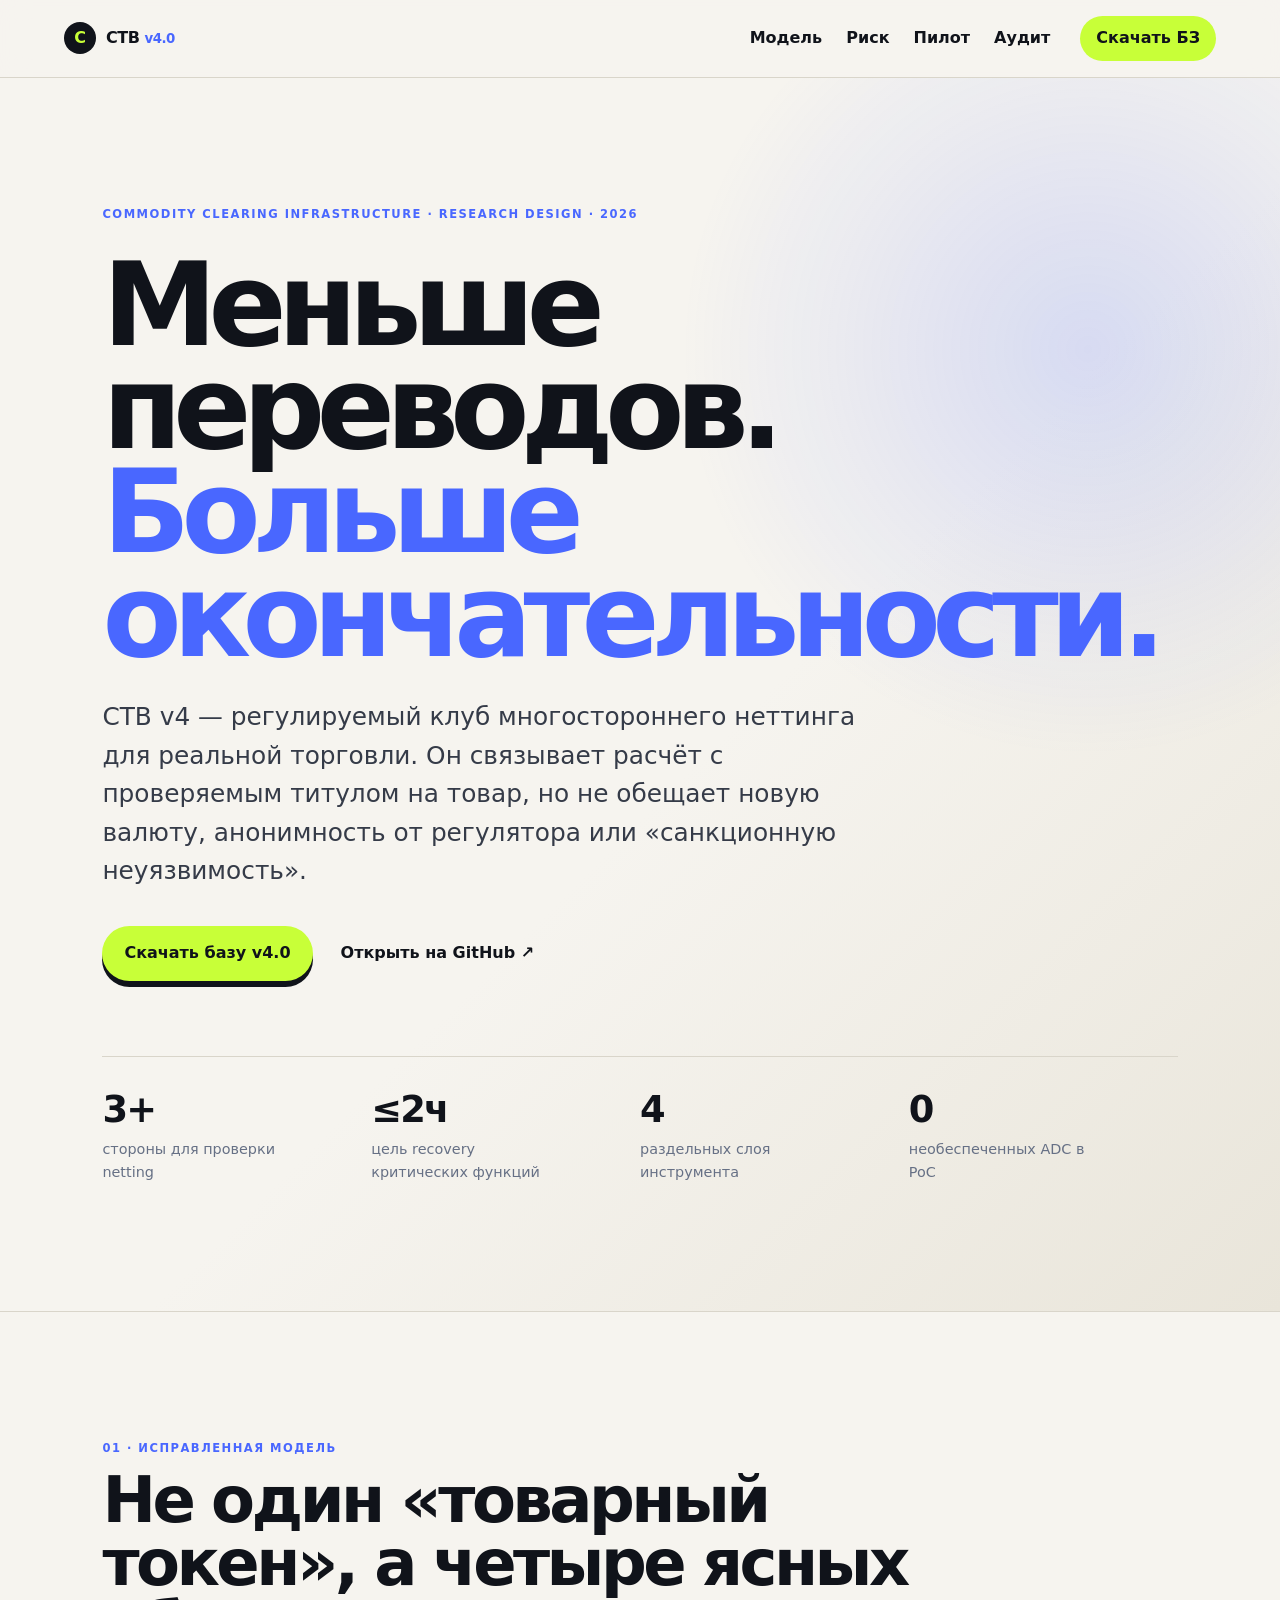
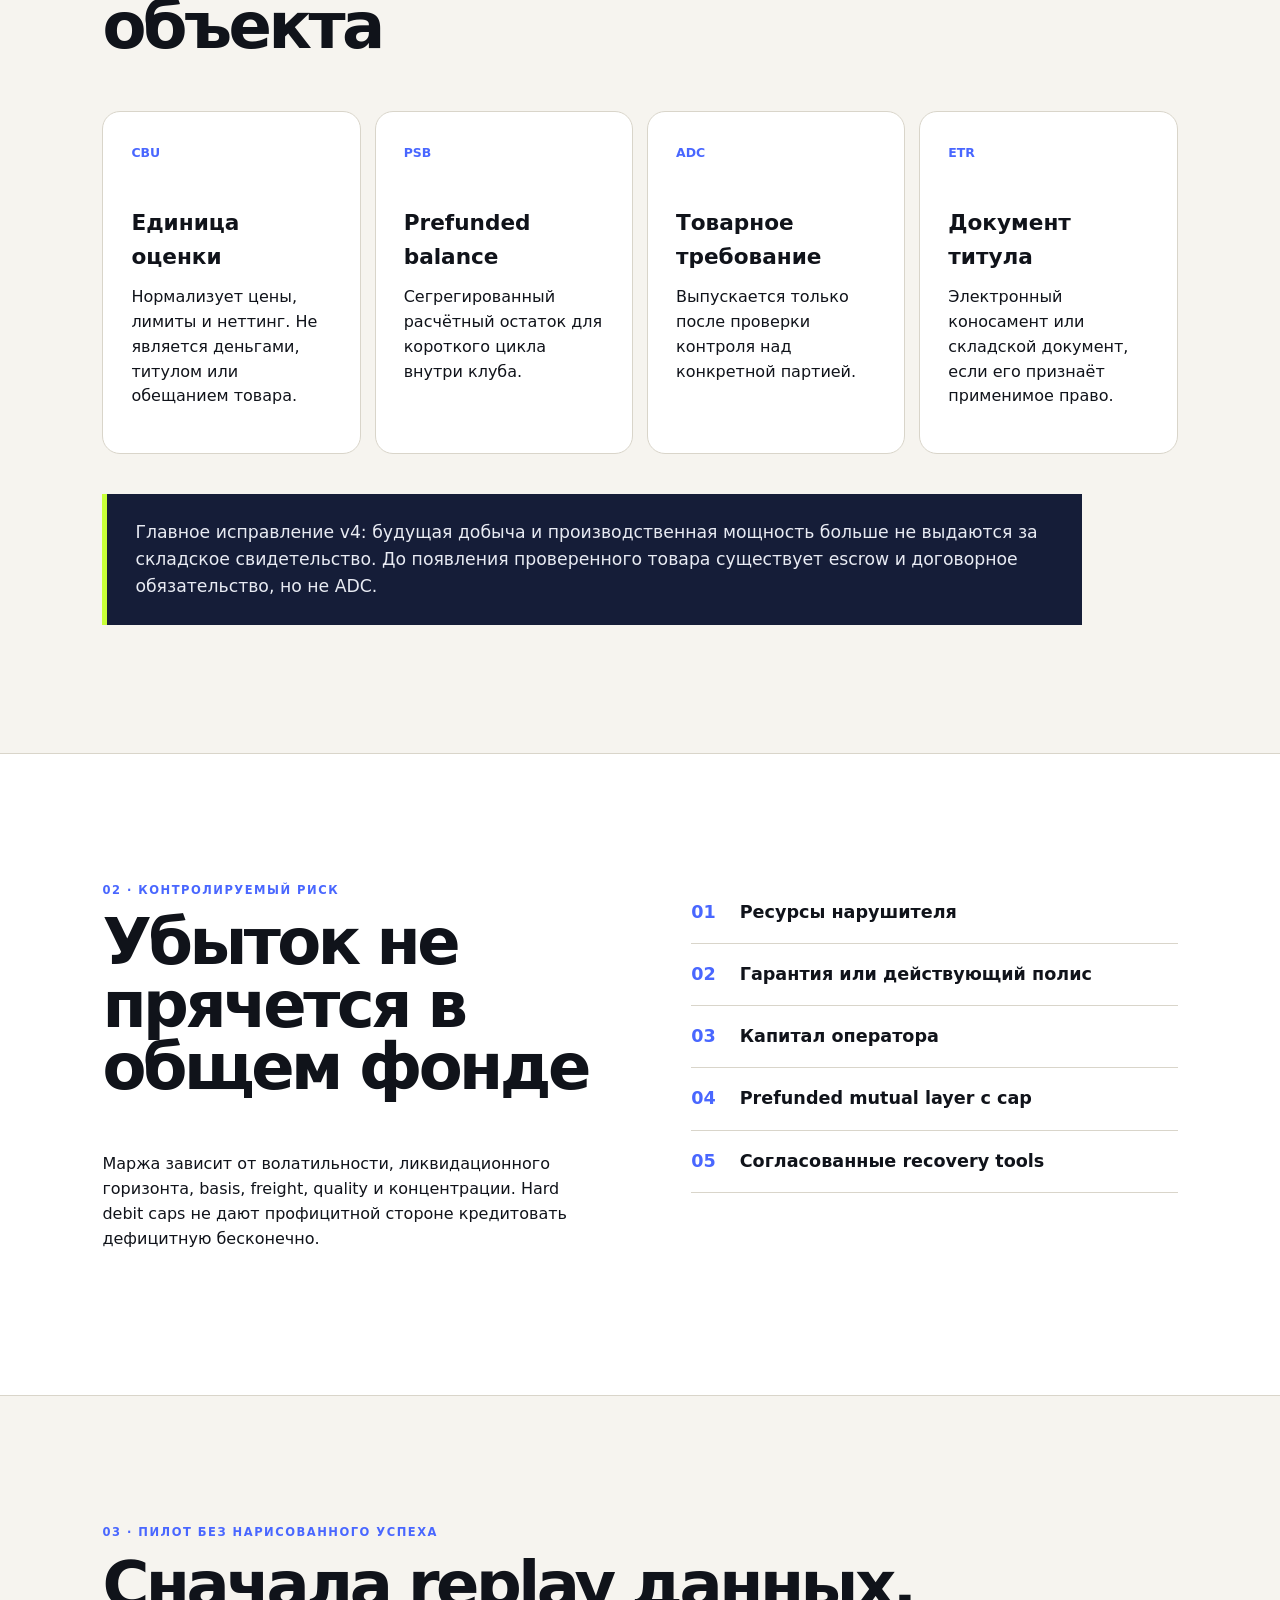
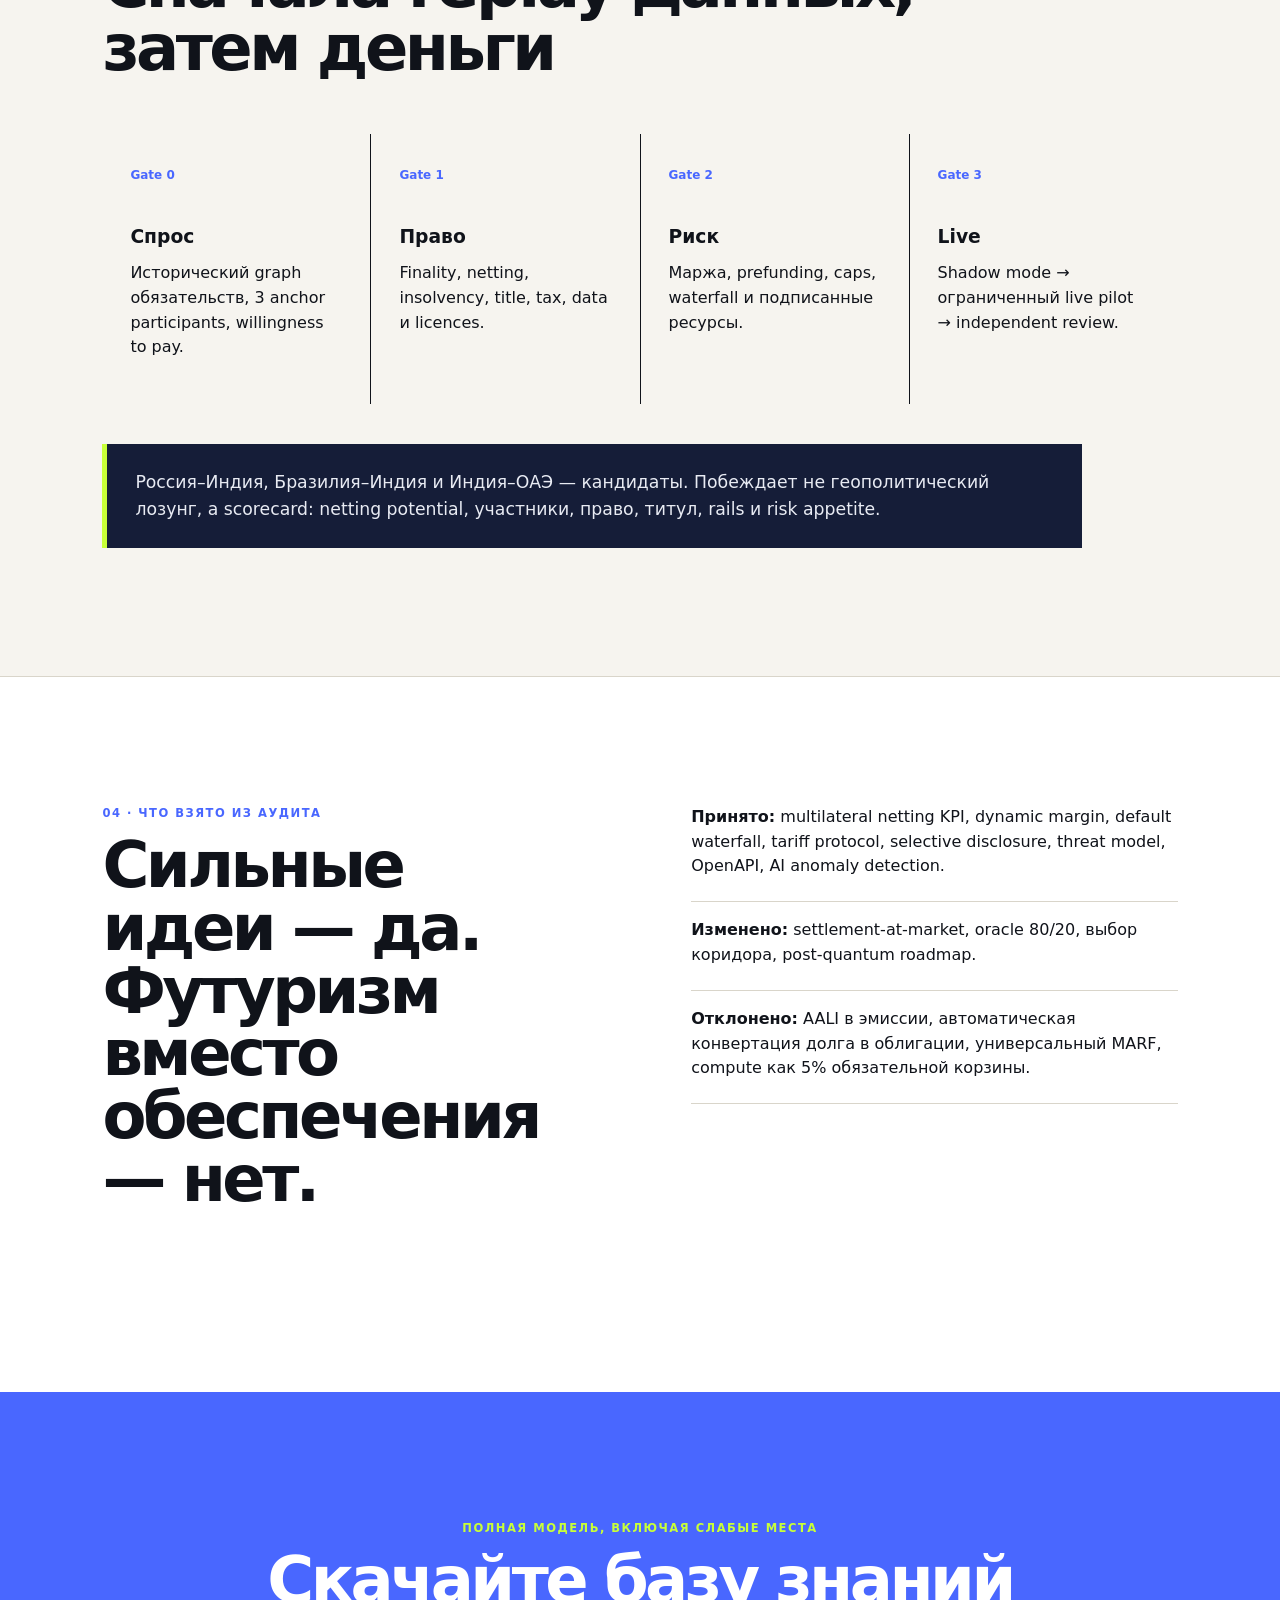
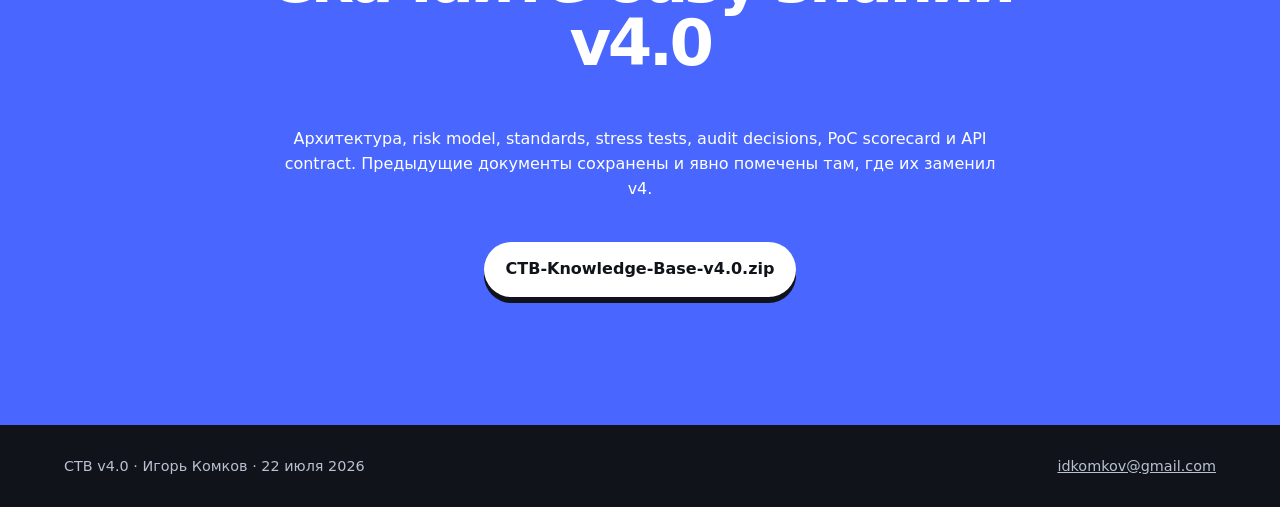
==== commit 9498ecfd: "Release CTB v4.0: audited model, site and knowledge base Publish the audited v4.0 landing page and k" ====
--- a/faq-en.html
+++ b/faq-en.html
@@ -1,254 +1,14 @@
-<!DOCTYPE html>
-<html lang="en">
+<!doctype html>
+<html lang="ru">
 <head>
-<meta charset="UTF-8">
-<meta name="viewport" content="width=device-width, initial-scale=1.0">
-<link rel="stylesheet" href="site.css">
-<script defer data-domain="pointofart.ru" src="https://plausible.io/js/script.tagged-events.js"></script>
-<title>Commodity Settlement Club — Full Description and FAQ</title>
-<meta name="description" content="Detailed English explanation of the Commodity Settlement Club model with examples, FAQ, and public-institution value.">
-<meta property="og:title" content="Commodity Settlement Club — Full Description and FAQ">
-<meta property="og:description" content="Detailed English explanation of the Commodity Settlement Club model with examples, FAQ, and public-institution value.">
-<meta property="og:type" content="website">
+  <meta charset="utf-8">
+  <meta name="viewport" content="width=device-width,initial-scale=1">
+  <meta http-equiv="refresh" content="0; url=/">
+  <link rel="canonical" href="https://pointofart.ru/">
+  <title>CTB v4.0</title>
 </head>
 <body>
-
-<header class="site-header">
-<div class="header-inner">
-  <a class="brand" href="index-en.html" aria-label="Commodity Settlement Club">
-    <img src="LOGO.png" alt="CSC" class="brand-mark">
-    <span class="brand-copy">
-      <strong>Commodity<br>Settlement<br>Club</strong>
-      
-    </span>
-  </a>
-  <nav class="nav" aria-label="Navigation">
-    <div class="nav-links-wrap">
-      <a href="index-en.html">Landing</a>
-      <a href="whitepaper-en.html">Whitepaper</a>
-      <a href="faq-en.html">FAQ</a>
-    </div>
-    <a href="CTB-Knowledge-Base-archive.zip" class="nav-cta" download>↓ Download</a>
-    <a href="faq.html" class="lang-toggle">RU</a>
-  </nav>
-</div>
-</header>
-
-<main>
-
-<section class="page-hero">
-<div class="container fade-in visible">
-  <span class="eyebrow">full description / faq / en</span>
-  <h1>Detailed system description and FAQ.</h1>
-  <p class="subtitle">This page is for readers who want more than a concept headline: how the mechanism works, how the legal anchor is framed, where the system breaks, where it does not, and why public institutions may still find it useful.</p>
-  <div class="hero-actions">
-    <a class="btn btn-primary" href="#faq">Jump to FAQ</a>
-    <a class="btn btn-secondary" href="whitepaper-en.html">Back to whitepaper</a>
-    <a class="btn btn-secondary" href="faq.html">RU</a>
-  </div>
-</div>
-</section>
-
-<!-- ===== PLAIN LANGUAGE ===== -->
-<section class="section">
-<div class="container fade-in">
-  <span class="eyebrow">plain language</span>
-  <h2 class="section-title">How to explain CSC in one paragraph</h2>
-  <p class="section-copy">CSC is a commodity-linked settlement perimeter where the digital instrument is tied to legal title and a specific trade contract rather than open-ended synthetic issuance. The point is to reduce intermediation fragility, keep the instrument inside a governed loop, and give public institutions more visibility rather than less.</p>
-</div>
-</section>
-
-<!-- ===== SIMPLE EXAMPLE ===== -->
-<section class="section">
-<div class="container fade-in">
-  <span class="eyebrow">simple example</span>
-  <h2 class="section-title">A simple example</h2>
-  <div class="grid-2" style="margin-top:2rem;">
-    <article class="card"><h3>Scenario</h3><p>An exporter places oil into a controlled perimeter. An operator issues a digital title linked to that specific commodity lot. The importer settles through a bounded contract-linked mechanism instead of a loosely controlled intermediary route.</p></article>
-    <article class="card"><h3>What matters</h3><p>The instrument is not supposed to start circulating as a general-purpose FX-like token. It remains tied to delivery logic and contract enforcement.</p></article>
-  </div>
-</div>
-</section>
-
-<!-- ===== COMPLEX EXAMPLE ===== -->
-<section class="section">
-<div class="container fade-in">
-  <span class="eyebrow">complex example</span>
-  <h2 class="section-title">A higher-complexity model</h2>
-  <p class="section-copy">The knowledge-base archive is intentionally available for readers who want to test multi-operator, multi-corridor, multi-risk scenarios: document fraud, force majeure, net imbalance, FX stress, delayed logistics, and regulatory pause modes.</p>
-  <div class="quote-box"><p>This is why the site now includes the full archive rather than only a polished brochure. The system should be examinable as a model, not only as a pitch.</p></div>
-</div>
-</section>
-
-<!-- ===== FAQ ACCORDIONS ===== -->
-<section class="section" id="faq">
-<div class="container fade-in">
-  <span class="eyebrow">faq</span>
-  <h2 class="section-title">FAQ</h2>
-
-  <div class="faq-accordions">
-    <div class="accordion">
-      <button class="accordion-header" aria-expanded="false">
-        <span>Is this a new currency?</span>
-        <span class="accordion-icon">+</span>
-      </button>
-      <div class="accordion-body">
-        <div class="accordion-body-inner">
-          <p>No. The model does not require immediate launch of a universal BRICS currency. It is framed as a settlement infrastructure for a specific commodity corridor.</p>
-        </div>
-      </div>
-    </div>
-
-    <div class="accordion">
-      <button class="accordion-header" aria-expanded="false">
-        <span>How is this different from a gold standard?</span>
-        <span class="accordion-icon">+</span>
-      </button>
-      <div class="accordion-body">
-        <div class="accordion-body-inner">
-          <p>CSC avoids a single-anchor design. That reduces monolithic price dependence, single-point vulnerability, and the legal weakness of a "gold token" without direct commodity-title logic.</p>
-        </div>
-      </div>
-    </div>
-
-    <div class="accordion">
-      <button class="accordion-header" aria-expanded="false">
-        <span>How is double-pledge risk addressed?</span>
-        <span class="accordion-icon">+</span>
-      </button>
-      <div class="accordion-body">
-        <div class="accordion-body-inner">
-          <p>Through perfected control, a separate controlled perimeter, pre-issuance legal verification, and title checks before issuance rather than after the crisis starts.</p>
-        </div>
-      </div>
-    </div>
-
-    <div class="accordion">
-      <button class="accordion-header" aria-expanded="false">
-        <span>How does the system avoid becoming a cheap FX bridge?</span>
-        <span class="accordion-icon">+</span>
-      </button>
-      <div class="accordion-body">
-        <div class="accordion-body-inner">
-          <p>Through closed-loop settlement. The instrument exists inside a specific contract and is not meant to become a freely circulating currency proxy.</p>
-        </div>
-      </div>
-    </div>
-
-    <div class="accordion">
-      <button class="accordion-header" aria-expanded="false">
-        <span>What about persistent corridor imbalance?</span>
-        <span class="accordion-icon">+</span>
-      </button>
-      <div class="accordion-body">
-        <div class="accordion-body-inner">
-          <p>The design needs hard debit caps, prefunded liquidity buffers, and reset windows. Without that, any such system risks reproducing the failure mode of older clearing arrangements.</p>
-        </div>
-      </div>
-    </div>
-
-    <div class="accordion">
-      <button class="accordion-header" aria-expanded="false">
-        <span>Why would state institutions care?</span>
-        <span class="accordion-icon">+</span>
-      </button>
-      <div class="accordion-body">
-        <div class="accordion-body-inner">
-          <p>Because the model may increase structured visibility: central banks gain clearer risk oversight, customs gain better cargo-document-settlement linkage, tax authorities gain cleaner transaction structure, and finance ministries gain a more legible trade-linked fiscal surface.</p>
-        </div>
-      </div>
-    </div>
-
-    <div class="accordion">
-      <button class="accordion-header" aria-expanded="false">
-        <span>Why is there not just one PDF brochure?</span>
-        <span class="accordion-icon">+</span>
-      </button>
-      <div class="accordion-body">
-        <div class="accordion-body-inner">
-          <p>Because a single brochure is useful only for first contact. Here the site offers three levels instead: short landing page, structured whitepaper, and full explanation with FAQ, plus the complete knowledge-base archive.</p>
-        </div>
-      </div>
-    </div>
-
-    <div class="accordion">
-      <button class="accordion-header" aria-expanded="false">
-        <span>Can I test and critique the model myself?</span>
-        <span class="accordion-icon">+</span>
-      </button>
-      <div class="accordion-body">
-        <div class="accordion-body-inner">
-          <p>Yes. The archive is intentionally included for exactly this purpose. It can be read as a knowledge base and used as a testing ground for your own objections and redesign scenarios.</p>
-        </div>
-      </div>
-    </div>
-  </div>
-</div>
-</section>
-
-<!-- ===== CTA ===== -->
-<section class="section">
-<div class="container fade-in">
-  <div class="doc-card doc-card--dl" style="text-decoration:none;">
-    <span class="doc-label">Full base · ZIP</span>
-    <span class="doc-title">CTB-Knowledge-Base (120+ files)</span>
-    <span class="doc-desc">Download the full archive and explore the system with any AI model of any complexity. 16 sections, 11 stress tests, legal analysis, unit economics.</span>
-    <a href="CTB-Knowledge-Base-archive.zip" class="btn btn-dl" download style="margin-top:1rem; align-self:flex-start;">↓ Download archive</a>
-  </div>
-</div>
-</section>
-
-<!-- ===== CONTACTS ===== -->
-<section class="contacts-section">
-<div class="container">
-  <div class="eyebrow">Contacts</div>
-  <h2 class="section-title">Get in touch</h2>
-  <div class="contacts-grid fade-in">
-    <div class="contact-card">
-      <span>📧</span>
-      <a href="mailto:idkomkov@gmail.com">idkomkov@gmail.com</a>
-    </div>
-    <div class="contact-card">
-      <span>💬</span>
-      <a href="https://t.me/The_Nameless_One" target="_blank" rel="noopener">@The_Nameless_One</a>
-    </div>
-    <div class="contact-card">
-      <span>🐙</span>
-      <a href="https://github.com/DigitalGekko77/commodity-settlement-club" target="_blank" rel="noopener">GitHub</a>
-    </div>
-  </div>
-</div>
-</section>
-
-</main>
-
-<footer class="site-footer">
-<div class="footer-inner">
-  <span>© 2026 CSC — Commodity Settlement Club</span>
-  <a href="https://bitcoin.pointofart.ru" target="_blank" rel="noopener">bitcoin.pointofart.ru</a>
-</div>
-</footer>
-
-<script>
-document.querySelectorAll('.accordion-header').forEach(btn => {
-  btn.addEventListener('click', () => {
-    const accordion = btn.closest('.accordion');
-    const isOpen = accordion.classList.contains('open');
-    document.querySelectorAll('.accordion').forEach(a => {
-      a.classList.remove('open');
-      a.querySelector('.accordion-header').setAttribute('aria-expanded', 'false');
-    });
-    if (!isOpen) {
-      accordion.classList.add('open');
-      btn.setAttribute('aria-expanded', 'true');
-    }
-  });
-});
-const observer = new IntersectionObserver(entries => {
-  entries.forEach(e => { if (e.isIntersecting) e.target.classList.add('visible'); });
-}, { threshold: 0.1 });
-document.querySelectorAll('.fade-in').forEach(el => observer.observe(el));
-</script>
-
+  <p>Материал перенесён на <a href="/">главную страницу CTB v4.0</a>.</p>
+  <script>location.replace('/');</script>
 </body>
 </html>
